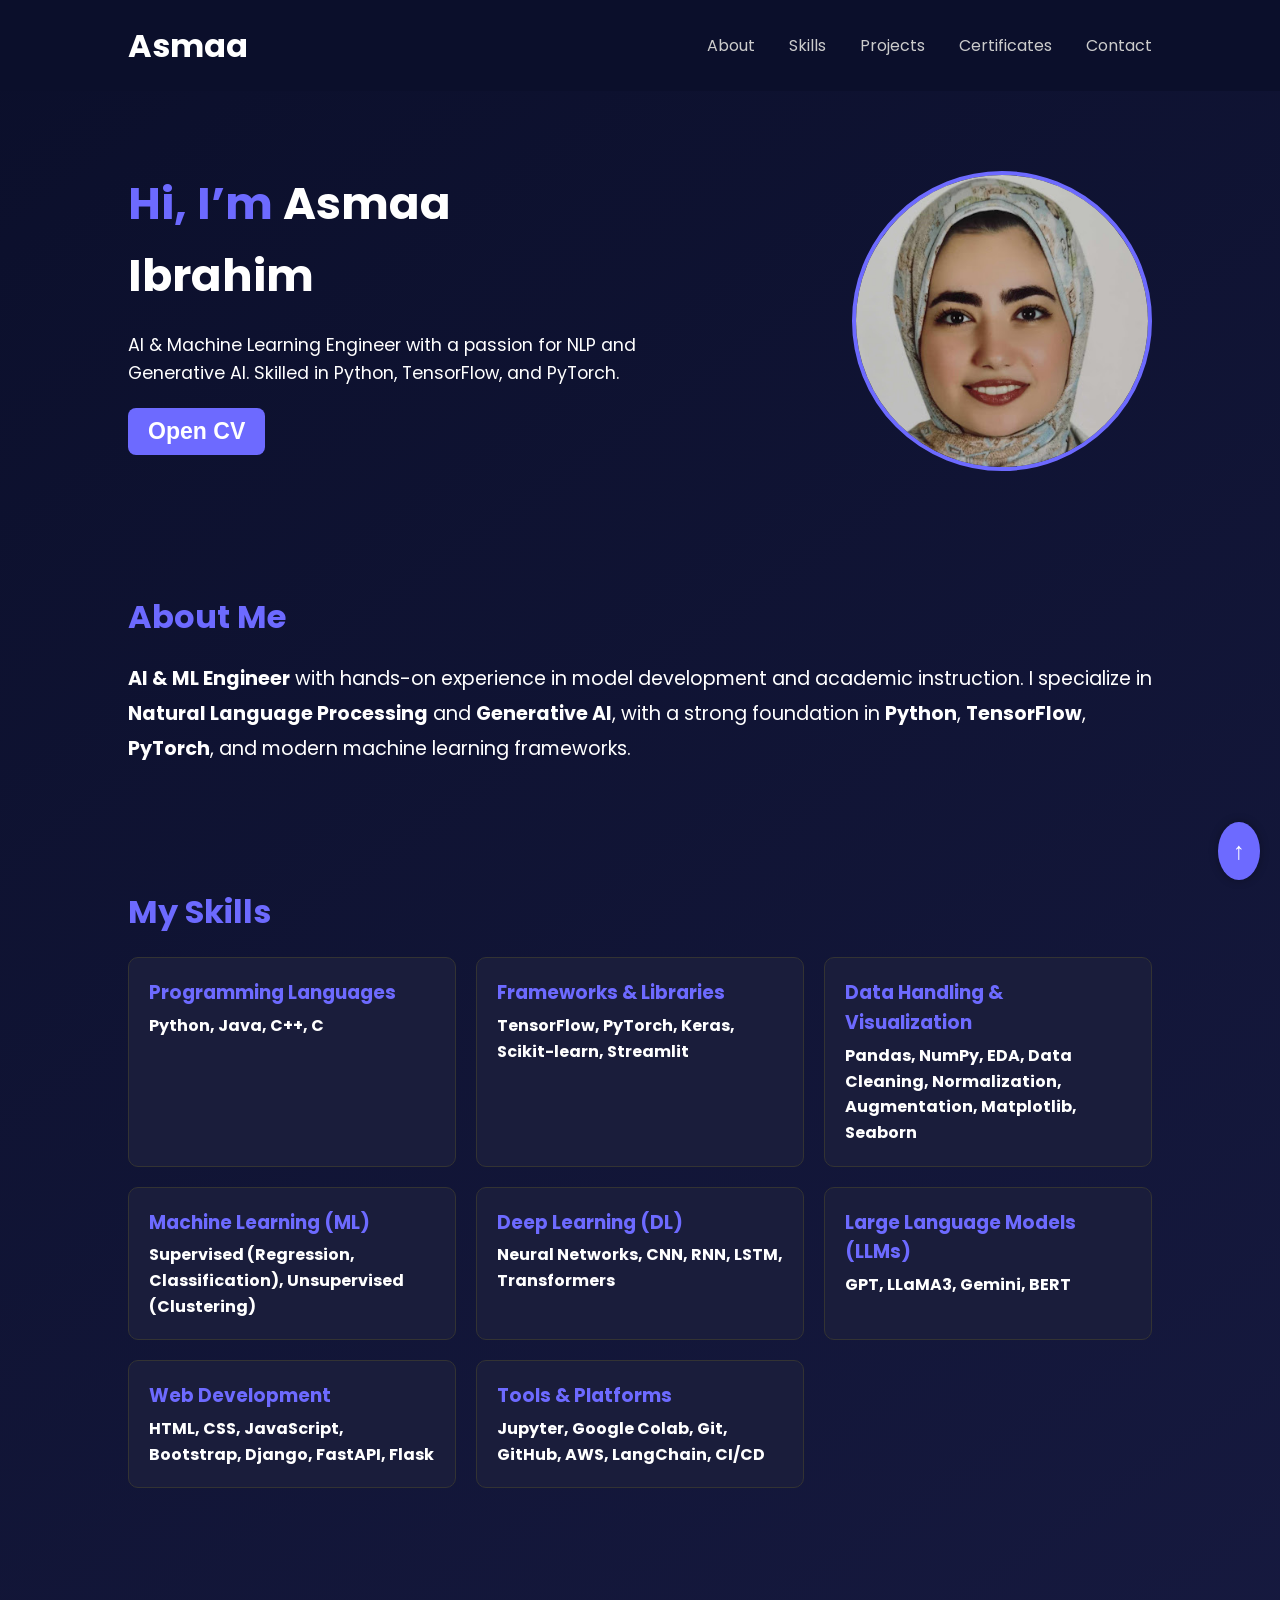
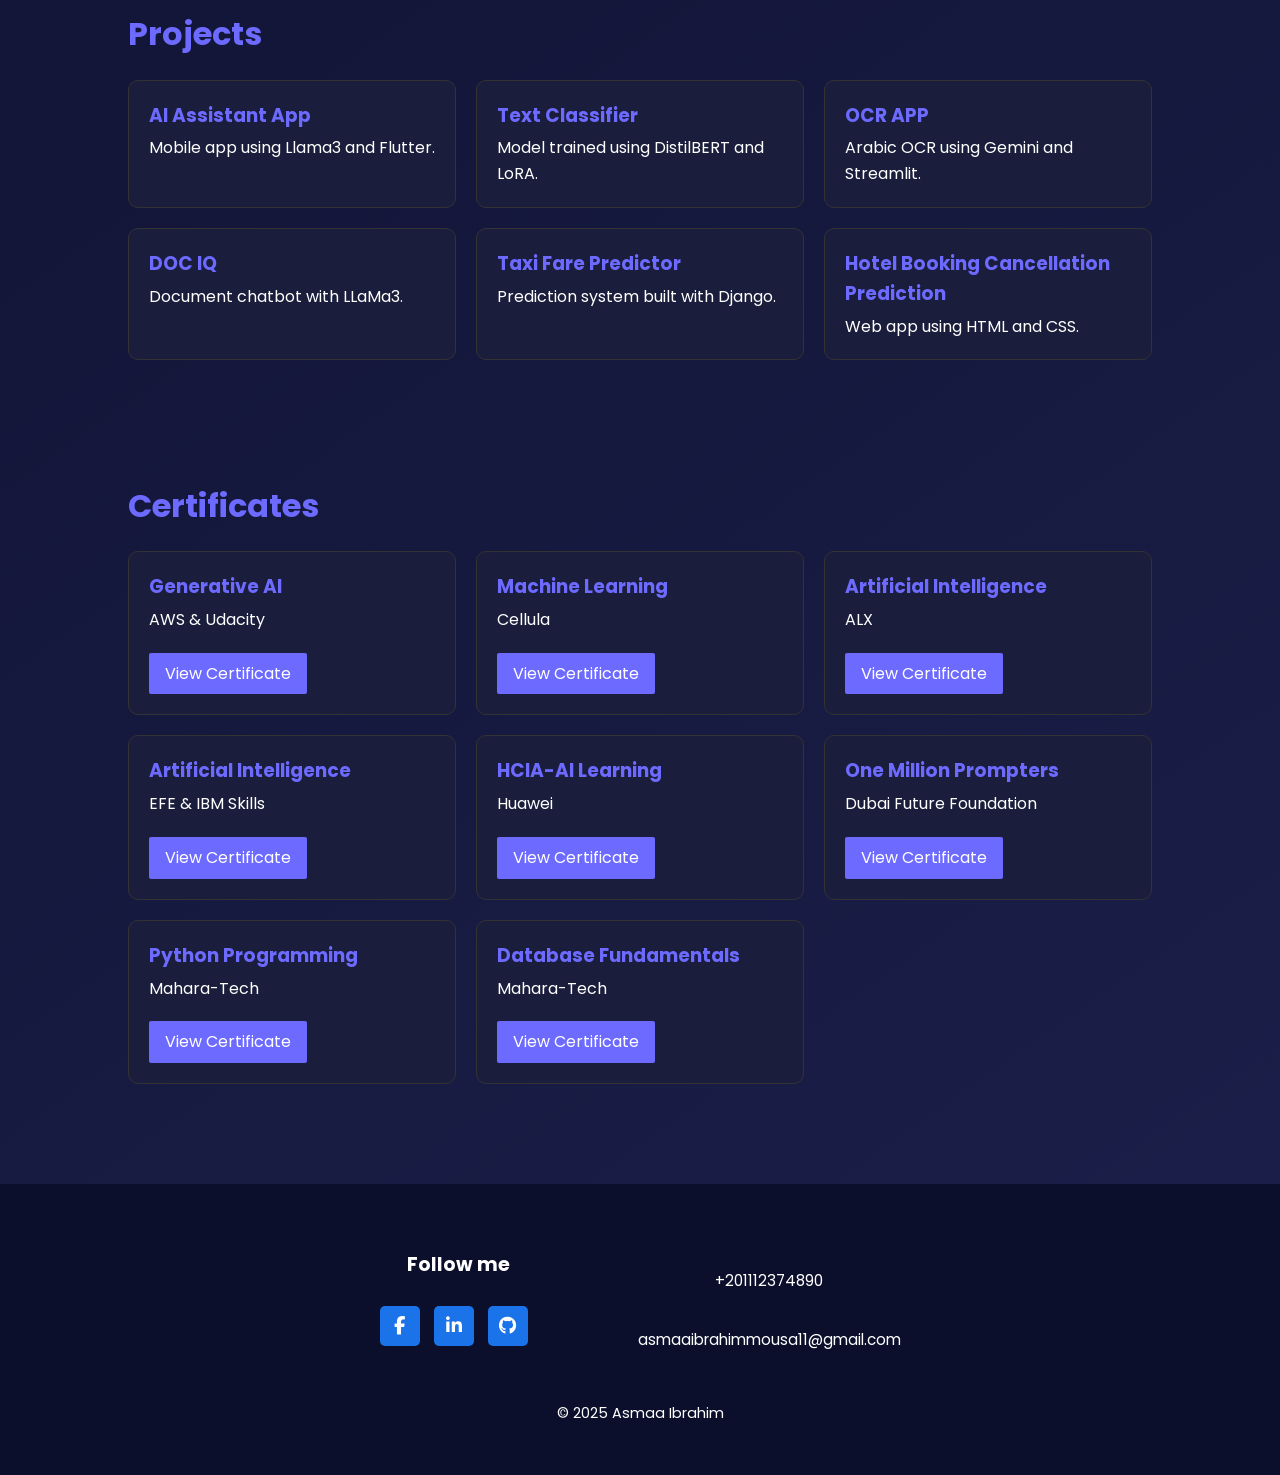
==== index.html @ 9052613b "rename Portfolio.html to index.html" ====
<!-- Document Type Declaration: It is used to tell the browser that this file is written in HTML5 -->
<!DOCTYPE html>
<!-- Language Declaration: It is used to tell the browser that this file is written in English -->
<html lang="en">

<!-- Head section starts -->
<head>
  <!-- Character encoding for the document -->
  <meta charset="UTF-8" />
  <!-- Responsive design for all devices -->
  <meta name="viewport" content="width=device-width, initial-scale=1.0" />
  <!-- Title of the webpage shown in browser tab -->
  <title>Asmaa Ibrahim </title>
  <!-- Google Fonts preconnect for better performance -->
  <link rel="preconnect" href="https://fonts.googleapis.com">
  <!-- Importing Poppins font from Google Fonts -->
  <link href="https://fonts.googleapis.com/css2?family=Poppins:wght@300;400;600&display=swap" rel="stylesheet">
  <!-- Font Awesome for social icons -->
  <link rel="stylesheet" href="https://cdnjs.cloudflare.com/ajax/libs/font-awesome/6.4.0/css/all.min.css">
  <style>
    * {
      margin: 0;
      padding: 0;
      box-sizing: border-box;
    }
    body {
      font-family: 'Poppins', sans-serif;
      background: linear-gradient(145deg, #0b0f2b, #1c1f4a);
      color: #fff;
      line-height: 1.6;
    }
    header {
      display: flex;
      justify-content: space-between;
      align-items: center;
      padding: 20px 10%;
      background: #0b0f2b;
    }
    nav a {
      margin-left: 30px;
      text-decoration: none;
      color: #ccc;
      transition: 0.3s;
    }
    nav a:hover {
      color: #fff;
    }
    .hero {
      padding: 60px 10%;
      display: flex;
      flex-direction: row;
      align-items: center;
      justify-content: space-between;
      flex-wrap: wrap;
    }
    .hero-text {
      max-width: 50%;
    }
    .hero-text h1 {
      font-size: 2.8rem;
      color: #6d6aff;
    }
    .hero-text p {
      margin: 20px 0;
      font-size: 1.1rem;
    }
    .hero-buttons button {
      margin-right: 15px;
      padding: 10px 20px;
      background: #6d6aff;
      border: none;
      color: white;
      border-radius: 8px;
      cursor: pointer;
      font-weight: bold;
      font-size: larger;
      transition: background 0.3s ease;

    }
    .hero-buttons button a {
        text-decoration: none;
        color: white;
        font-size: larger;

    }
    .hero-buttons button:hover {
      background: #4a49c4;
    }
    .hero img {
      width: 300px;
      border-radius: 50%;
      border: 4px solid #6d6aff;
      max-width: 90%;
      margin-top: 20px;
      
    }
    section {
      padding: 60px 10%;
    }
    #about p {
        font-size: 1.2rem;
        line-height: 1.8;
    }
    h2 {
      margin-bottom: 20px;
      color: #6d6aff;
      font-size: 2rem;
    }
    .skills-grid, .certs-grid, .projects-grid {
      display: grid;
      grid-template-columns: repeat(auto-fit, minmax(250px, 1fr));
      gap: 20px;
    }
    .skill, .cert, .project {
      background: #1a1d3b;
      padding: 20px;
      border-radius: 10px;
      border: 1px solid #333;
    }
    .skill h3, .cert h3, .project h3 {
      color: #6d6aff;
      margin-bottom: 5px;
    }

    .cert p a {
      display: inline-block;
      margin-top: 10px;
      padding: 6px 12px;
      background: #6d6aff;
      color: white;
      border-radius: 6px;
      text-decoration: none;
      font-weight: bold;
    }
    .cert p {
      margin-bottom: 20px;
    }
    .cert p a:hover {
      background: #4a49c4;

    }
    .cert p a::before {
      content: "\f0c1";
      font-family: 'Font Awesome 6 Free';
      font-weight: 900;
      margin-right: 8px;
    }
    .view-btn {
      display: inline-block;
      padding: 0.5rem 1rem;
      background-color: #6d6aff;
      color: white;
      text-decoration: none;
      border-radius: 2px;
      transition: background-color 0.3s ease;
    }
    .footer {
      background-color: #0b0f2b;
      color: #fff;
      padding: 50px 10%;
      font-family: 'Poppins', sans-serif;
      text-align: center;
      font-size: 0.9rem;
      line-height: 1.6;
      margin-top: 40px;
      margin-bottom: 0px;
    }

    .footer-container {
      display: flex;
      flex-wrap: nowrap;
      justify-content: center;
      align-items: center;
      gap: 100px;
      margin-bottom: 40px;
    }

    .footer-column {
      text-align: center ;
    }

    .footer-column p {
      margin-top: 35px;
      margin-bottom: 10px;
      font-size: 0.95rem;
    }

    .footer-column h3 {
      margin-bottom: 15px;
      font-size: 1.2rem;
    }


    .footer-column a {
      margin-top: 10px; ;  
      color: #ccc;
      text-decoration: none;
      transition: color 0.3s;
    }
    .footer-column a:hover {
      color: #fff;
    }
    .social-icons a {
      display: inline-block;
      width: 40px;
      height: 40px;
      margin-right: 10px;
      background-color: #1a73e8;
      color: white;
      border-radius: 5px;
      text-align: center;
      line-height: 40px;
      font-size: 18px;
      transition: background-color 0.3s;
    }
    .social-icons a:hover {
      background-color: #0f5dc2;
    }
    /* Back to top button */
    .back-to-top {
      position: fixed;
      bottom: 20px;
      right: 20px;
      background: #6d6aff;
      color: white;
      padding: 10px 15px;
      border-radius: 50%;
      font-weight: bold;
      font-size: 24px;
      text-decoration: none;
      box-shadow: 0 0 10px rgba(0,0,0,0.3);
      transition: background 0.3s;
    }
    .back-to-top:hover {
      background: #4a49c4;
    }
  </style>

</head>

<body>
  <!-- Navigation Header -->
  <header>
    <h1>Asmaa</h1> <!-- Website logo or name -->
    <nav> <!-- Navigation menu links -->
      <a href="#about">About</a>
      <a href="#skills">Skills</a>
      <a href="#projects">Projects</a>
      <a href="#certs">Certificates</a>
      <a href="#contact">Contact</a>
    </nav>
  </header>

  <!-- Hero Section (Introduction) -->
  <section class="hero">
    <div class="hero-text">
      <h1>Hi, I’m <span style="color:white">Asmaa Ibrahim</span></h1> 
      <p>AI & Machine Learning Engineer with a passion for NLP and Generative AI. Skilled in Python, TensorFlow, and PyTorch.</p> 
      <div class="hero-buttons">
        <button>
          <a href="https://drive.google.com/drive/folders/1LrP1N-2ANtj9h9avjNYaRDLHd_1yfBj0", target="_blank">Open CV</a>
        </button>
      </div>
    </div>
    <img src="AsmaaIbrahim.jpg" alt="Asmaa Photo" /> 
  </section>

  <!-- About Me Section -->
  <section id="about">
    <h2>About Me</h2>
    <p>
    <strong>AI & ML Engineer</strong> with hands-on experience in model development and academic instruction.
    I specialize in <strong>Natural Language Processing</strong> and <strong>Generative AI</strong>, 
    with a strong foundation in <strong>Python</strong>, <strong>TensorFlow</strong>, 
    <strong>PyTorch</strong>, and modern machine learning frameworks.
    </p>

  </section>

  <!-- Skills Section -->
  <section id="skills">
    <h2>My Skills</h2>
    <div class="skills-grid">
      <div class="skill"><h3>Programming Languages</h3><h4>Python, Java, C++, C</h4></div>
      <div class="skill"><h3>Frameworks & Libraries</h3><h4>TensorFlow, PyTorch, Keras, Scikit-learn, Streamlit</h4></div>
      <div class="skill"><h3>Data Handling & Visualization</h3><h4>Pandas, NumPy, EDA, Data Cleaning, Normalization, Augmentation, Matplotlib, Seaborn</h4></div>
      <div class="skill"><h3>Machine Learning (ML)</h3><h4>Supervised (Regression, Classification), Unsupervised (Clustering)</h4></div>
      <div class="skill"><h3>Deep Learning (DL)</h3><h4>Neural Networks, CNN, RNN, LSTM, Transformers</h4></div>
      <div class="skill"><h3>Large Language Models (LLMs)</h3><h4>GPT, LLaMA3, Gemini, BERT</h4></div>
      <div class="skill"><h3>Web Development</h3><h4>HTML, CSS, JavaScript, Bootstrap, Django, FastAPI, Flask</h4></div>
      <div class="skill"><h3>Tools & Platforms</h3><h4>Jupyter, Google Colab, Git, GitHub, AWS, LangChain, CI/CD</h4></div>
    </div>
  </section>

  <!-- Projects Section -->
  <section id="projects">
    <h2>Projects</h2>
    <div class="projects-grid">
      <div class="project"><h3>AI Assistant App</h3><p>Mobile app using Llama3 and Flutter.</p></div>
      <div class="project"><h3>Text Classifier</h3><p>Model trained using DistilBERT and LoRA.</p></div>
      <div class="project"><h3>OCR APP</h3><p>Arabic OCR using Gemini and Streamlit.</p></div>
      <div class="project"><h3>DOC IQ</h3><p>Document chatbot with LLaMa3.</p></div>
      <div class="project"><h3>Taxi Fare Predictor</h3><p>Prediction system built with Django.</p></div>
      <div class="project"><h3>Hotel Booking Cancellation Prediction</h3><p>Web app using HTML and CSS.</p></div>
    </div>
  </section>

  <!-- Certificates Section -->
  <section id="certs">
    <h2>Certificates</h2>
    <div class="certs-grid">
      <div class="cert"><h3>Generative AI</h3><p>AWS & Udacity</p><a href="https://drive.google.com/drive/folders/1aDpNcCIlnSTaAZDVXK_WUoTXLs_8Tj-w?usp=drive_link" target="_blank" class="view-btn">View Certificate</a></div>
      <div class="cert"><h3>Machine Learning</h3><p>Cellula</p><a href="https://drive.google.com/drive/folders/1-wICCG2q8OkjnFwfVzSJygQFTnyKhQfs?usp=drive_link" target="_blank" class="view-btn">View Certificate</a></div>
      <div class="cert"><h3>Artificial Intelligence</h3><p>ALX</p><a href="https://drive.google.com/drive/folders/1OCTzxrmwLjoRoqRmfVUDvgCeJ-KnqDPJ?usp=drive_link" target="_blank" class="view-btn">View Certificate</a></div>
      <div class="cert"><h3>Artificial Intelligence</h3><p>EFE & IBM Skills</p><a href="https://drive.google.com/drive/folders/1Gx76PwfOnq_t_9oGViyKizZmZuoEM00-?usp=drive_link" target="_blank" class="view-btn">View Certificate</a></div>
      <div class="cert"><h3>HCIA-AI Learning</h3><p>Huawei</p><a href="https://drive.google.com/drive/folders/1qfgoY2rX1bRsjzdv2CytW30auwT0JRrS?usp=drive_link" target="_blank" class="view-btn">View Certificate</a></div>
      <div class="cert"><h3>One Million Prompters</h3><p>Dubai Future Foundation</p><a href="https://drive.google.com/drive/folders/1L5bAnHUSXnvF0AiyZimfTumVGu-6VldH?usp=drive_link" target="_blank" class="view-btn">View Certificate</a></div>
      <div class="cert"><h3>Python Programming</h3><p>Mahara-Tech</p><a href="https://drive.google.com/drive/folders/1l8E7WPuppG-MZB5MgzS0dF39xi12UvPB?usp=drive_link" target="_blank" class="view-btn">View Certificate</a></div>
      <div class="cert"><h3>Database Fundamentals</h3><p>Mahara-Tech</p><a href="https://drive.google.com/drive/folders/1boWMkSgEKUvPX1KVYXe2vCU_giELOqqY?usp=drive_link" target="_blank" class="view-btn">View Certificate</a></div>
    </div>
  </section>

  <!-- Footer Section -->
  <footer class="footer" id="contact">
    <div class="footer-container">
      <div class="footer-column">
        <h3>Follow me</h3>
        <div class="social-icons">
          <a href="https://www.facebook.com/asmaa.ibrahim.56884761", target="_blank"><i class="fab fa-facebook-f"></i></a>
          <a href="https://www.linkedin.com/in/asmaaibrahimmoussa" , target=_blank><i class="fab fa-linkedin-in"></i></a>
          <a href="https://github.com/AsmaaIbrahimMoussa?tab=repositories" , target=_blank><i class="fab fa-github"></i></a>
        </div>
      </div>
      <!-- Contact Info -->
      <div class="footer-column">
        <p>+201112374890</p>
        <p>asmaaibrahimmousa11@gmail.com</p>
      </div>
    </div>
    <!-- Copyright -->
    <div class="copyright">
      <p>© 2025 Asmaa Ibrahim</p>
    </div>
    <!-- Back to top button -->
    <a href="#top" class="back-to-top">↑</a>
  </footer>
</body>
</html>
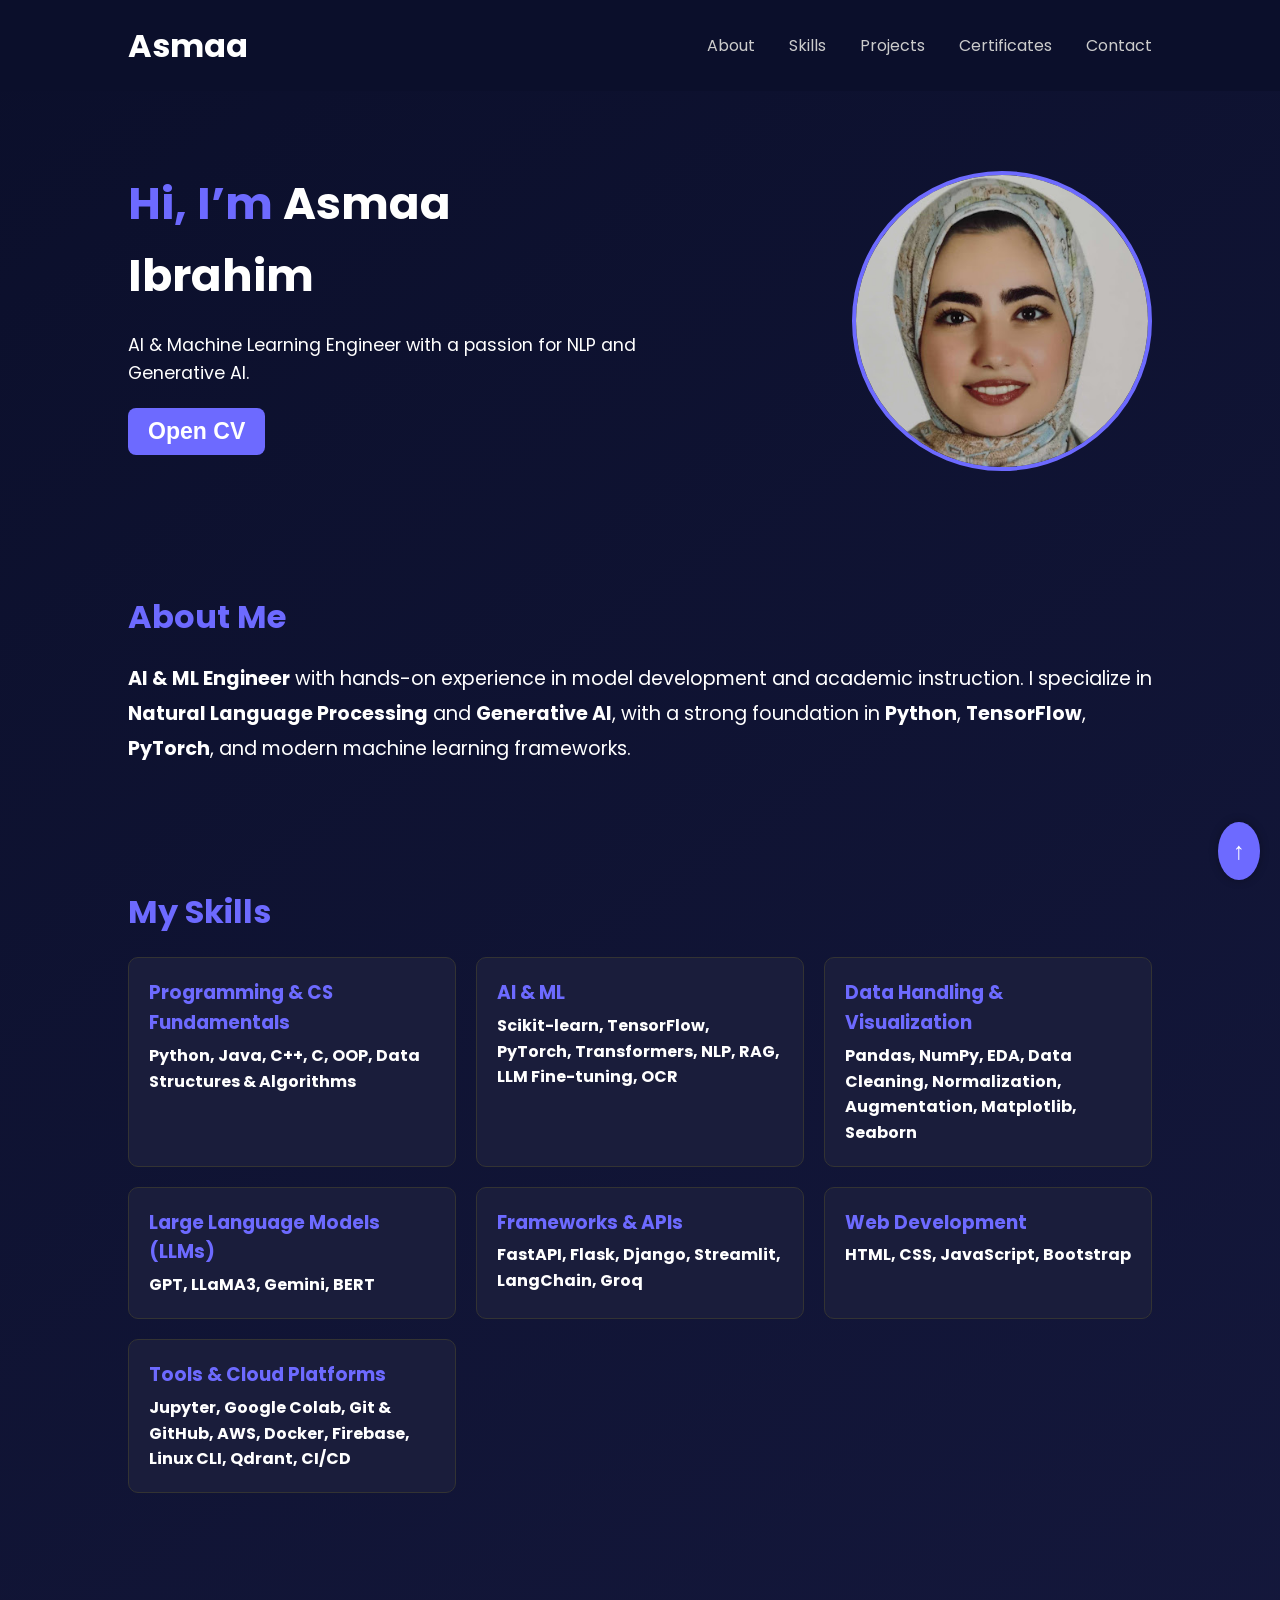
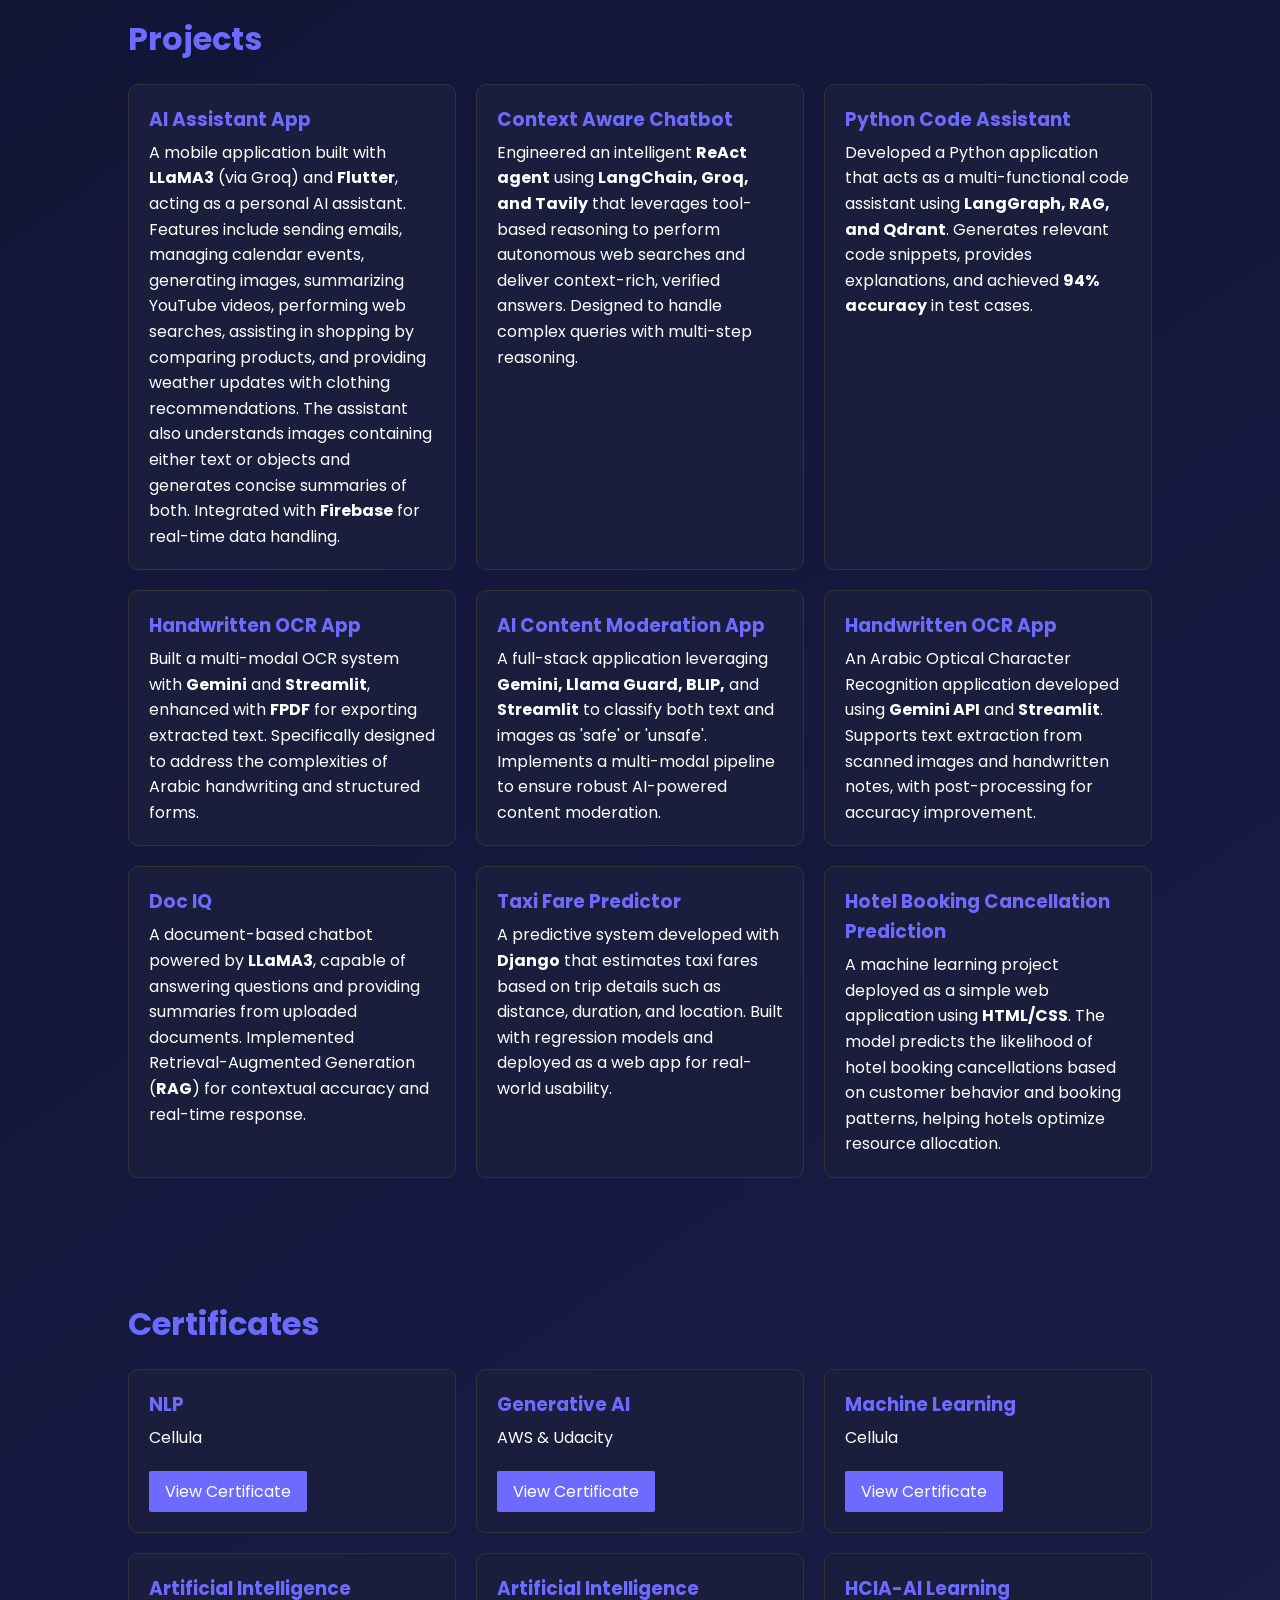
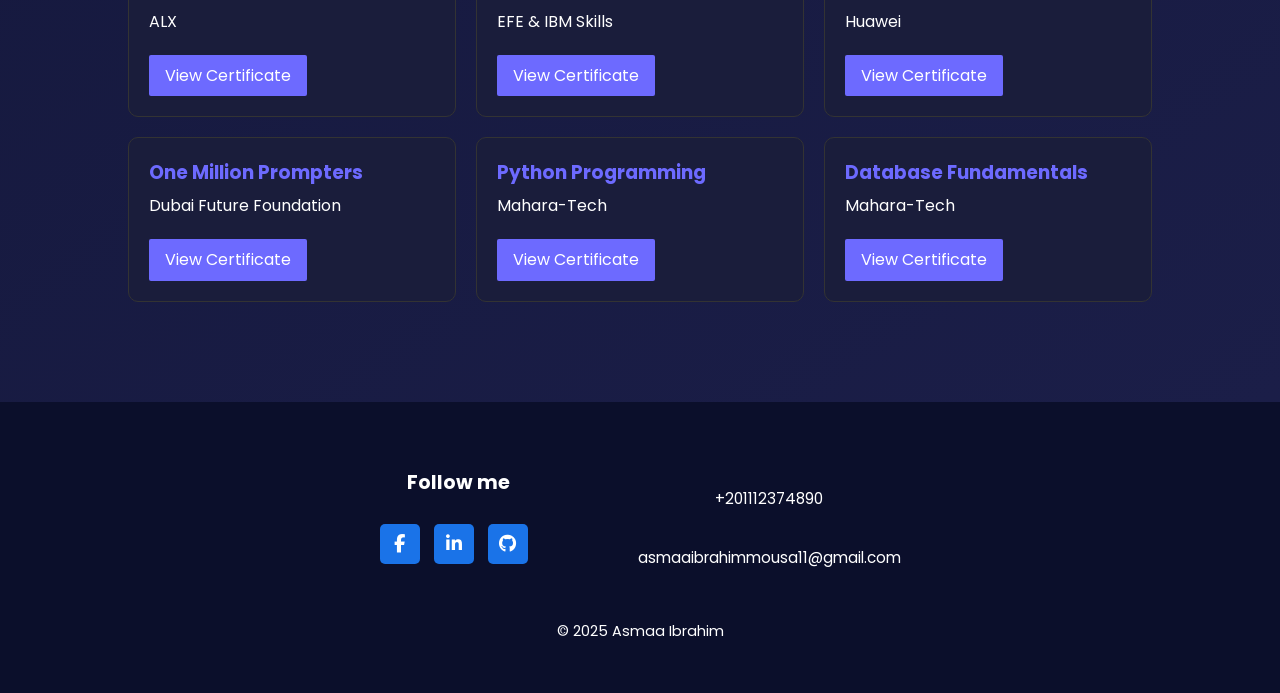
==== commit 61529fd8: "Rename main HTML file to index.html for GitHub Pages" ====
--- a/index.html
+++ b/index.html
@@ -255,7 +255,7 @@
   <section class="hero">
     <div class="hero-text">
       <h1>Hi, I’m <span style="color:white">Asmaa Ibrahim</span></h1> 
-      <p>AI & Machine Learning Engineer with a passion for NLP and Generative AI. Skilled in Python, TensorFlow, and PyTorch.</p> 
+      <p>AI & Machine Learning Engineer with a passion for NLP and Generative AI.</p> 
       <div class="hero-buttons">
         <button>
           <a href="https://drive.google.com/drive/folders/1LrP1N-2ANtj9h9avjNYaRDLHd_1yfBj0", target="_blank">Open CV</a>
@@ -281,34 +281,133 @@
   <section id="skills">
     <h2>My Skills</h2>
     <div class="skills-grid">
-      <div class="skill"><h3>Programming Languages</h3><h4>Python, Java, C++, C</h4></div>
-      <div class="skill"><h3>Frameworks & Libraries</h3><h4>TensorFlow, PyTorch, Keras, Scikit-learn, Streamlit</h4></div>
-      <div class="skill"><h3>Data Handling & Visualization</h3><h4>Pandas, NumPy, EDA, Data Cleaning, Normalization, Augmentation, Matplotlib, Seaborn</h4></div>
-      <div class="skill"><h3>Machine Learning (ML)</h3><h4>Supervised (Regression, Classification), Unsupervised (Clustering)</h4></div>
-      <div class="skill"><h3>Deep Learning (DL)</h3><h4>Neural Networks, CNN, RNN, LSTM, Transformers</h4></div>
-      <div class="skill"><h3>Large Language Models (LLMs)</h3><h4>GPT, LLaMA3, Gemini, BERT</h4></div>
-      <div class="skill"><h3>Web Development</h3><h4>HTML, CSS, JavaScript, Bootstrap, Django, FastAPI, Flask</h4></div>
-      <div class="skill"><h3>Tools & Platforms</h3><h4>Jupyter, Google Colab, Git, GitHub, AWS, LangChain, CI/CD</h4></div>
+
+      <div class="skill">
+        <h3>Programming & CS Fundamentals</h3>
+        <h4>Python, Java, C++, C, OOP, Data Structures & Algorithms</h4>
+      </div>
+
+      <div class="skill">
+        <h3>AI & ML</h3>
+        <h4>Scikit-learn, TensorFlow, PyTorch, Transformers, NLP, RAG, LLM Fine-tuning, OCR</h4>
+      </div>
+
+      <div class="skill">
+        <h3>Data Handling & Visualization</h3>
+        <h4>Pandas, NumPy, EDA, Data Cleaning, Normalization, Augmentation, Matplotlib, Seaborn</h4>
+      </div>
+
+      <div class="skill">
+        <h3>Large Language Models (LLMs)</h3>
+        <h4>GPT, LLaMA3, Gemini, BERT</h4>
+      </div>
+
+      <div class="skill">
+        <h3>Frameworks & APIs</h3>
+        <h4>FastAPI, Flask, Django, Streamlit, LangChain, Groq</h4>
+      </div>
+
+      <div class="skill">
+        <h3>Web Development</h3>
+        <h4>HTML, CSS, JavaScript, Bootstrap</h4>
+      </div>
+
+      <div class="skill">
+        <h3>Tools & Cloud Platforms</h3>
+        <h4>Jupyter, Google Colab, Git & GitHub, AWS, Docker, Firebase, Linux CLI, Qdrant, CI/CD</h4>
+      </div>
+
     </div>
   </section>
 
-  <!-- Projects Section -->
-  <section id="projects">
-    <h2>Projects</h2>
-    <div class="projects-grid">
-      <div class="project"><h3>AI Assistant App</h3><p>Mobile app using Llama3 and Flutter.</p></div>
-      <div class="project"><h3>Text Classifier</h3><p>Model trained using DistilBERT and LoRA.</p></div>
-      <div class="project"><h3>OCR APP</h3><p>Arabic OCR using Gemini and Streamlit.</p></div>
-      <div class="project"><h3>DOC IQ</h3><p>Document chatbot with LLaMa3.</p></div>
-      <div class="project"><h3>Taxi Fare Predictor</h3><p>Prediction system built with Django.</p></div>
-      <div class="project"><h3>Hotel Booking Cancellation Prediction</h3><p>Web app using HTML and CSS.</p></div>
-    </div>
-  </section>
+<!-- Projects Section -->
+<section id="projects">
+  <h2>Projects</h2>
+  <div class="projects-grid">
+
+    <div class="project">
+      <h3>AI Assistant App</h3>
+      <p>
+        A mobile application built with <strong>LLaMA3</strong> (via Groq) and <strong>Flutter</strong>, acting as a personal AI assistant. 
+        Features include sending emails, managing calendar events, generating images, summarizing YouTube videos,
+        performing web searches, assisting in shopping by comparing products, and providing weather updates with clothing recommendations. 
+        The assistant also understands images containing either text or objects and generates concise summaries of both. 
+        Integrated with <strong>Firebase</strong> for real-time data handling.
+      </p>
+    </div>
+
+    <div class="project">
+      <h3>Context Aware Chatbot</h3>
+      <p>
+        Engineered an intelligent <strong>ReAct agent</strong> using <strong>LangChain, Groq, and Tavily</strong> that leverages tool-based reasoning to perform autonomous web searches 
+        and deliver context-rich, verified answers. Designed to handle complex queries with multi-step reasoning.
+      </p>
+    </div>
+
+    <div class="project">
+      <h3>Python Code Assistant</h3>
+      <p>
+        Developed a Python application that acts as a multi-functional code assistant using <strong>LangGraph, RAG, and Qdrant</strong>. 
+        Generates relevant code snippets, provides explanations, and achieved <strong>94% accuracy</strong> in test cases.
+      </p>
+    </div>
+
+    <div class="project">
+      <h3>Handwritten OCR App</h3>
+      <p>
+        Built a multi-modal OCR system with <strong>Gemini</strong> and <strong>Streamlit</strong>, enhanced with <strong>FPDF</strong> for exporting extracted text. 
+        Specifically designed to address the complexities of Arabic handwriting and structured forms.
+      </p>
+    </div>
+
+    <div class="project">
+      <h3>AI Content Moderation App</h3>
+      <p>
+        A full-stack application leveraging <strong>Gemini, Llama Guard, BLIP,</strong> and <strong>Streamlit</strong> to classify both text and images as 'safe' or 'unsafe'. 
+        Implements a multi-modal pipeline to ensure robust AI-powered content moderation.
+      </p>
+    </div>
+    <div class="project">
+      <h3>Handwritten OCR App</h3>
+      <p>
+        An Arabic Optical Character Recognition application developed using <strong>Gemini API</strong> and <strong>Streamlit</strong>. 
+        Supports text extraction from scanned images and handwritten notes, with post-processing for accuracy improvement.
+      </p>
+    </div>
+
+    <div class="project">
+      <h3>Doc IQ</h3>
+      <p>
+        A document-based chatbot powered by <strong>LLaMA3</strong>, capable of answering questions and providing summaries from uploaded documents. 
+        Implemented Retrieval-Augmented Generation (<strong>RAG</strong>) for contextual accuracy and real-time response.
+      </p>
+    </div>
+
+    <div class="project">
+      <h3>Taxi Fare Predictor</h3>
+      <p>
+        A predictive system developed with <strong>Django</strong> that estimates taxi fares based on trip details such as distance, duration, and location. 
+        Built with regression models and deployed as a web app for real-world usability.
+      </p>
+    </div>
+
+    <div class="project">
+      <h3>Hotel Booking Cancellation Prediction</h3>
+      <p>
+        A machine learning project deployed as a simple web application using <strong>HTML/CSS</strong>. 
+        The model predicts the likelihood of hotel booking cancellations based on customer behavior and booking patterns, 
+        helping hotels optimize resource allocation.
+      </p>
+    </div>
+  </div>
+</section>
+
 
   <!-- Certificates Section -->
   <section id="certs">
     <h2>Certificates</h2>
     <div class="certs-grid">
+      <div class="cert"><h3>NLP</h3><p>Cellula</p><a href="https://drive.google.com/file/d/1cmEBspqW6d7-8tE0Be1CpOVketMD8SrH/view?usp=drive_link" target="_blank" class="view-btn">View Certificate</a></div>
       <div class="cert"><h3>Generative AI</h3><p>AWS & Udacity</p><a href="https://drive.google.com/drive/folders/1aDpNcCIlnSTaAZDVXK_WUoTXLs_8Tj-w?usp=drive_link" target="_blank" class="view-btn">View Certificate</a></div>
       <div class="cert"><h3>Machine Learning</h3><p>Cellula</p><a href="https://drive.google.com/drive/folders/1-wICCG2q8OkjnFwfVzSJygQFTnyKhQfs?usp=drive_link" target="_blank" class="view-btn">View Certificate</a></div>
       <div class="cert"><h3>Artificial Intelligence</h3><p>ALX</p><a href="https://drive.google.com/drive/folders/1OCTzxrmwLjoRoqRmfVUDvgCeJ-KnqDPJ?usp=drive_link" target="_blank" class="view-btn">View Certificate</a></div>
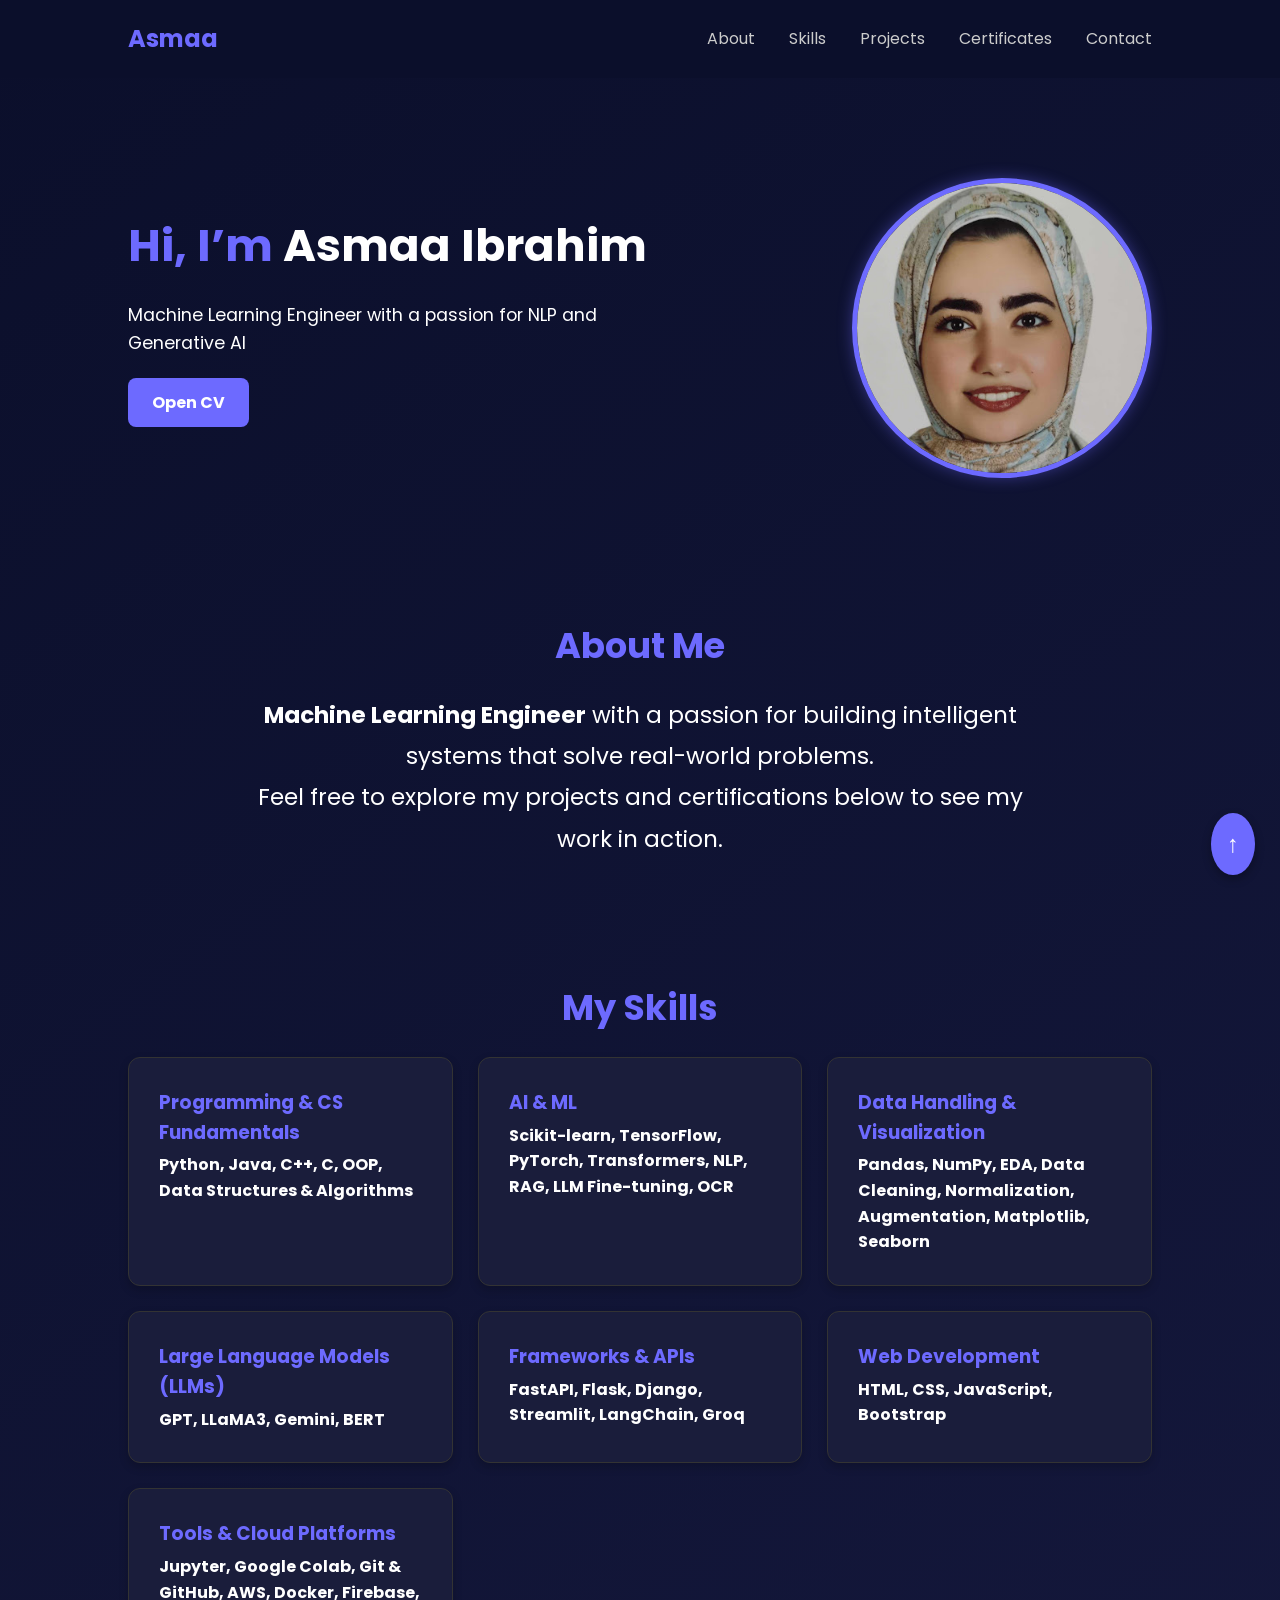
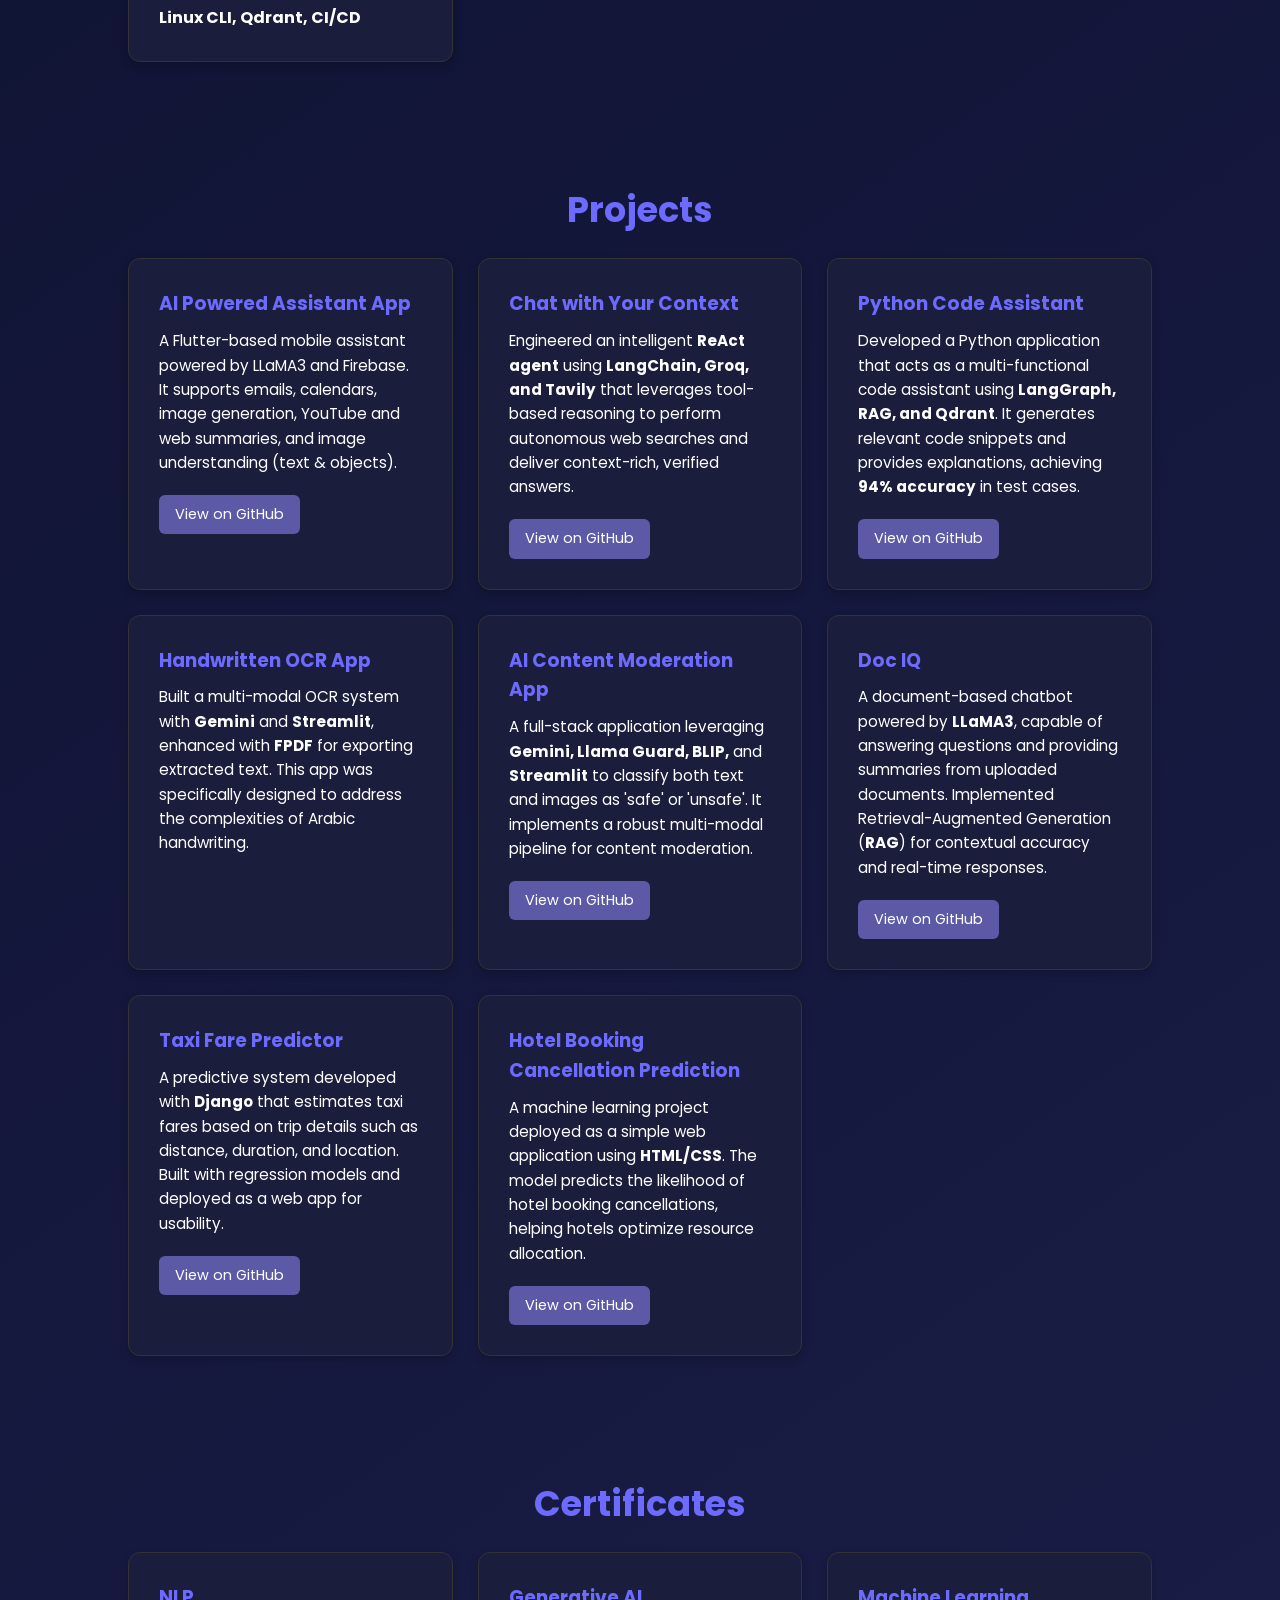
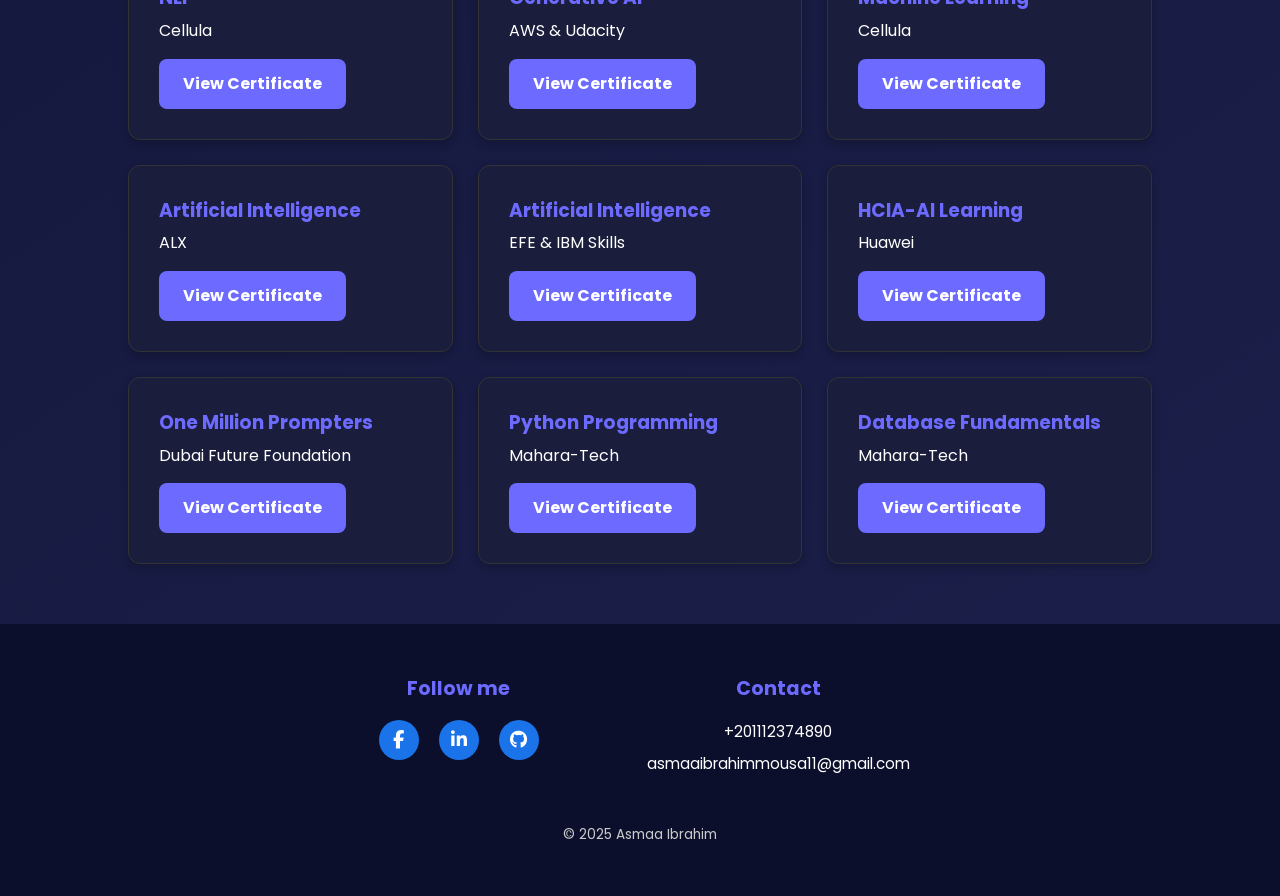
==== commit 2a6e3d5a: "Updated design, projects and skils" ====
--- a/index.html
+++ b/index.html
@@ -1,447 +1,178 @@
-<!-- Document Type Declaration: It is used to tell the browser that this file is written in HTML5 -->
 <!DOCTYPE html>
-<!-- Language Declaration: It is used to tell the browser that this file is written in English -->
 <html lang="en">
-
-<!-- Head section starts -->
 <head>
-  <!-- Character encoding for the document -->
-  <meta charset="UTF-8" />
-  <!-- Responsive design for all devices -->
-  <meta name="viewport" content="width=device-width, initial-scale=1.0" />
-  <!-- Title of the webpage shown in browser tab -->
-  <title>Asmaa Ibrahim </title>
-  <!-- Google Fonts preconnect for better performance -->
-  <link rel="preconnect" href="https://fonts.googleapis.com">
-  <!-- Importing Poppins font from Google Fonts -->
-  <link href="https://fonts.googleapis.com/css2?family=Poppins:wght@300;400;600&display=swap" rel="stylesheet">
-  <!-- Font Awesome for social icons -->
-  <link rel="stylesheet" href="https://cdnjs.cloudflare.com/ajax/libs/font-awesome/6.4.0/css/all.min.css">
-  <style>
-    * {
-      margin: 0;
-      padding: 0;
-      box-sizing: border-box;
-    }
-    body {
-      font-family: 'Poppins', sans-serif;
-      background: linear-gradient(145deg, #0b0f2b, #1c1f4a);
-      color: #fff;
-      line-height: 1.6;
-    }
-    header {
-      display: flex;
-      justify-content: space-between;
-      align-items: center;
-      padding: 20px 10%;
-      background: #0b0f2b;
-    }
-    nav a {
-      margin-left: 30px;
-      text-decoration: none;
-      color: #ccc;
-      transition: 0.3s;
-    }
-    nav a:hover {
-      color: #fff;
-    }
-    .hero {
-      padding: 60px 10%;
-      display: flex;
-      flex-direction: row;
-      align-items: center;
-      justify-content: space-between;
-      flex-wrap: wrap;
-    }
-    .hero-text {
-      max-width: 50%;
-    }
-    .hero-text h1 {
-      font-size: 2.8rem;
-      color: #6d6aff;
-    }
-    .hero-text p {
-      margin: 20px 0;
-      font-size: 1.1rem;
-    }
-    .hero-buttons button {
-      margin-right: 15px;
-      padding: 10px 20px;
-      background: #6d6aff;
-      border: none;
-      color: white;
-      border-radius: 8px;
-      cursor: pointer;
-      font-weight: bold;
-      font-size: larger;
-      transition: background 0.3s ease;
-
-    }
-    .hero-buttons button a {
-        text-decoration: none;
-        color: white;
-        font-size: larger;
-
-    }
-    .hero-buttons button:hover {
-      background: #4a49c4;
-    }
-    .hero img {
-      width: 300px;
-      border-radius: 50%;
-      border: 4px solid #6d6aff;
-      max-width: 90%;
-      margin-top: 20px;
-      
-    }
-    section {
-      padding: 60px 10%;
-    }
-    #about p {
-        font-size: 1.2rem;
-        line-height: 1.8;
-    }
-    h2 {
-      margin-bottom: 20px;
-      color: #6d6aff;
-      font-size: 2rem;
-    }
-    .skills-grid, .certs-grid, .projects-grid {
-      display: grid;
-      grid-template-columns: repeat(auto-fit, minmax(250px, 1fr));
-      gap: 20px;
-    }
-    .skill, .cert, .project {
-      background: #1a1d3b;
-      padding: 20px;
-      border-radius: 10px;
-      border: 1px solid #333;
-    }
-    .skill h3, .cert h3, .project h3 {
-      color: #6d6aff;
-      margin-bottom: 5px;
-    }
-
-    .cert p a {
-      display: inline-block;
-      margin-top: 10px;
-      padding: 6px 12px;
-      background: #6d6aff;
-      color: white;
-      border-radius: 6px;
-      text-decoration: none;
-      font-weight: bold;
-    }
-    .cert p {
-      margin-bottom: 20px;
-    }
-    .cert p a:hover {
-      background: #4a49c4;
-
-    }
-    .cert p a::before {
-      content: "\f0c1";
-      font-family: 'Font Awesome 6 Free';
-      font-weight: 900;
-      margin-right: 8px;
-    }
-    .view-btn {
-      display: inline-block;
-      padding: 0.5rem 1rem;
-      background-color: #6d6aff;
-      color: white;
-      text-decoration: none;
-      border-radius: 2px;
-      transition: background-color 0.3s ease;
-    }
-    .footer {
-      background-color: #0b0f2b;
-      color: #fff;
-      padding: 50px 10%;
-      font-family: 'Poppins', sans-serif;
-      text-align: center;
-      font-size: 0.9rem;
-      line-height: 1.6;
-      margin-top: 40px;
-      margin-bottom: 0px;
-    }
-
-    .footer-container {
-      display: flex;
-      flex-wrap: nowrap;
-      justify-content: center;
-      align-items: center;
-      gap: 100px;
-      margin-bottom: 40px;
-    }
-
-    .footer-column {
-      text-align: center ;
-    }
-
-    .footer-column p {
-      margin-top: 35px;
-      margin-bottom: 10px;
-      font-size: 0.95rem;
-    }
-
-    .footer-column h3 {
-      margin-bottom: 15px;
-      font-size: 1.2rem;
-    }
-
-
-    .footer-column a {
-      margin-top: 10px; ;  
-      color: #ccc;
-      text-decoration: none;
-      transition: color 0.3s;
-    }
-    .footer-column a:hover {
-      color: #fff;
-    }
-    .social-icons a {
-      display: inline-block;
-      width: 40px;
-      height: 40px;
-      margin-right: 10px;
-      background-color: #1a73e8;
-      color: white;
-      border-radius: 5px;
-      text-align: center;
-      line-height: 40px;
-      font-size: 18px;
-      transition: background-color 0.3s;
-    }
-    .social-icons a:hover {
-      background-color: #0f5dc2;
-    }
-    /* Back to top button */
-    .back-to-top {
-      position: fixed;
-      bottom: 20px;
-      right: 20px;
-      background: #6d6aff;
-      color: white;
-      padding: 10px 15px;
-      border-radius: 50%;
-      font-weight: bold;
-      font-size: 24px;
-      text-decoration: none;
-      box-shadow: 0 0 10px rgba(0,0,0,0.3);
-      transition: background 0.3s;
-    }
-    .back-to-top:hover {
-      background: #4a49c4;
-    }
-  </style>
-
+    <meta charset="UTF-8" />
+    <meta name="viewport" content="width=device-width, initial-scale=1.0" />
+    <title>Asmaa Ibrahim | AI & ML Engineer</title>
+    <link rel="preconnect" href="https://fonts.googleapis.com">
+    <link rel="preconnect" href="https://fonts.gstatic.com" crossorigin>
+    <link href="https://fonts.googleapis.com/css2?family=Poppins:wght@300;400;600&display=swap" rel="stylesheet">
+    <link rel="stylesheet" href="https://cdnjs.cloudflare.com/ajax/libs/font-awesome/6.4.0/css/all.min.css">
+    <link rel="stylesheet" href="style.css">
 </head>
 
 <body>
-  <!-- Navigation Header -->
-  <header>
-    <h1>Asmaa</h1> <!-- Website logo or name -->
-    <nav> <!-- Navigation menu links -->
-      <a href="#about">About</a>
-      <a href="#skills">Skills</a>
-      <a href="#projects">Projects</a>
-      <a href="#certs">Certificates</a>
-      <a href="#contact">Contact</a>
-    </nav>
-  </header>
+    <header>
+        <a href="#hero" class="logo">Asmaa</a>
+        <nav>
+            <a href="#about">About</a>
+            <a href="#skills">Skills</a>
+            <a href="#projects">Projects</a>
+            <a href="#certs">Certificates</a>
+            <a href="#contact">Contact</a>
+        </nav>
+    </header>
 
-  <!-- Hero Section (Introduction) -->
-  <section class="hero">
-    <div class="hero-text">
-      <h1>Hi, I’m <span style="color:white">Asmaa Ibrahim</span></h1> 
-      <p>AI & Machine Learning Engineer with a passion for NLP and Generative AI.</p> 
-      <div class="hero-buttons">
-        <button>
-          <a href="https://drive.google.com/drive/folders/1LrP1N-2ANtj9h9avjNYaRDLHd_1yfBj0", target="_blank">Open CV</a>
-        </button>
-      </div>
-    </div>
-    <img src="AsmaaIbrahim.jpg" alt="Asmaa Photo" /> 
-  </section>
+    <section class="hero" id="hero">
+        <div class="hero-text">
+            <h1>Hi, I’m <span style="color:white">Asmaa Ibrahim</span></h1>
+            <p>Machine Learning Engineer with a passion for NLP and Generative AI</p>
+            <div class="hero-buttons">
+                <a href="https://drive.google.com/file/d/10SpV2cNnSeFa_IgKQ5ndZBgHvWikjUte/view?usp=drive_link" target="_blank" class="cta-button">Open CV</a>
+            </div>
+        </div>
+        <img src="AsmaaIbrahim.jpg" alt="Asmaa Ibrahim's photo" />
+    </section>
 
-  <!-- About Me Section -->
-  <section id="about">
-    <h2>About Me</h2>
-    <p>
-    <strong>AI & ML Engineer</strong> with hands-on experience in model development and academic instruction.
-    I specialize in <strong>Natural Language Processing</strong> and <strong>Generative AI</strong>, 
-    with a strong foundation in <strong>Python</strong>, <strong>TensorFlow</strong>, 
-    <strong>PyTorch</strong>, and modern machine learning frameworks.
-    </p>
+    <section id="about">
+        <h2>About Me</h2>
+        <p>
+           <strong>Machine Learning Engineer</strong> with a passion for building intelligent systems that solve real-world problems. <br>
+            Feel free to explore my projects and certifications below to see my work in action.
+        </p>
+    </section>
 
-  </section>
+    <section id="skills">
+        <h2>My Skills</h2>
+        <div class="skills-grid">
+            <div class="skill">
+                <h3>Programming & CS Fundamentals</h3>
+                <h4>Python, Java, C++, C, OOP, Data Structures & Algorithms</h4>
+            </div>
+            <div class="skill">
+                <h3>AI & ML</h3>
+                <h4>Scikit-learn, TensorFlow, PyTorch, Transformers, NLP, RAG, LLM Fine-tuning, OCR</h4>
+            </div>
+            <div class="skill">
+                <h3>Data Handling & Visualization</h3>
+                <h4>Pandas, NumPy, EDA, Data Cleaning, Normalization, Augmentation, Matplotlib, Seaborn</h4>
+            </div>
+            <div class="skill">
+                <h3>Large Language Models (LLMs)</h3>
+                <h4>GPT, LLaMA3, Gemini, BERT</h4>
+            </div>
+            <div class="skill">
+                <h3>Frameworks & APIs</h3>
+                <h4>FastAPI, Flask, Django, Streamlit, LangChain, Groq</h4>
+            </div>
+            <div class="skill">
+                <h3>Web Development</h3>
+                <h4>HTML, CSS, JavaScript, Bootstrap</h4>
+            </div>
+            <div class="skill">
+                <h3>Tools & Cloud Platforms</h3>
+                <h4>Jupyter, Google Colab, Git & GitHub, AWS, Docker, Firebase, Linux CLI, Qdrant, CI/CD</h4>
+            </div>
+        </div>
+    </section>
 
-  <!-- Skills Section -->
-  <section id="skills">
-    <h2>My Skills</h2>
-    <div class="skills-grid">
+    <section id="projects">
+        <h2>Projects</h2>
+        <div class="projects-grid">
+            <div class="project">
+                <h3>AI Powered Assistant App</h3>
+                <p>
+                    A Flutter-based mobile assistant powered by LLaMA3 and Firebase. 
+                    It supports emails, calendars, image generation, YouTube and web summaries, and image understanding (text & objects).
+                </p>
+                <a href="https://github.com/AsmaaIbrahimMoussa/AI-Powered-Personal-Assistant" class="project-link" target="_blank">View on GitHub</a>
+            </div>
+            <div class="project">
+                <h3>Chat with Your Context</h3>
+                <p>
+                    Engineered an intelligent <strong>ReAct agent</strong> using <strong>LangChain, Groq, and Tavily</strong> that leverages tool-based reasoning to perform autonomous web searches and deliver context-rich, verified answers.
+                </p>
+                <a href="https://github.com/AsmaaIbrahimMoussa/Chat-with-Your-Context" class="project-link" target="_blank">View on GitHub</a>
+            </div>
+            <div class="project">
+                <h3>Python Code Assistant</h3>
+                <p>
+                    Developed a Python application that acts as a multi-functional code assistant using <strong>LangGraph, RAG, and Qdrant</strong>. It generates relevant code snippets and provides explanations, achieving <strong>94% accuracy</strong> in test cases.
+                </p>
+                <a href="https://github.com/AsmaaIbrahimMoussa/Python-Code-Assistant" class="project-link" target="_blank">View on GitHub</a>
+            </div>
+            <div class="project">
+                <h3>Handwritten OCR App</h3>
+                <p>
+                    Built a multi-modal OCR system with <strong>Gemini</strong> and <strong>Streamlit</strong>, enhanced with <strong>FPDF</strong> for exporting extracted text. This app was specifically designed to address the complexities of Arabic handwriting.
+                </p>
+              </div>
+            <div class="project">
+                <h3>AI Content Moderation App</h3>
+                <p>
+                    A full-stack application leveraging <strong>Gemini, Llama Guard, BLIP,</strong> and <strong>Streamlit</strong> to classify both text and images as 'safe' or 'unsafe'. It implements a robust multi-modal pipeline for content moderation.
+                </p>
+                <a href="https://github.com/AsmaaIbrahimMoussa/AI-Content-Moderation" class="project-link" target="_blank">View on GitHub</a>
+            </div>
+            <div class="project">
+                <h3>Doc IQ</h3>
+                <p>
+                    A document-based chatbot powered by <strong>LLaMA3</strong>, capable of answering questions and providing summaries from uploaded documents. Implemented Retrieval-Augmented Generation (<strong>RAG</strong>) for contextual accuracy and real-time responses.
+                </p>
+                <a href="https://github.com/AsmaaIbrahimMoussa/DocIQ" class="project-link" target="_blank">View on GitHub</a>
+            </div>
+            <div class="project">
+                <h3>Taxi Fare Predictor</h3>
+                <p>
+                    A predictive system developed with <strong>Django</strong> that estimates taxi fares based on trip details such as distance, duration, and location. Built with regression models and deployed as a web app for usability.
+                </p>
+                <a href="https://github.com/AsmaaIbrahimMoussa/Taxi-Fare-Prediction" class="project-link" target="_blank">View on GitHub</a>
+            </div>
+            <div class="project">
+                <h3>Hotel Booking Cancellation Prediction</h3>
+                <p>
+                    A machine learning project deployed as a simple web application using <strong>HTML/CSS</strong>. The model predicts the likelihood of hotel booking cancellations, helping hotels optimize resource allocation.
+                </p>
+                <a href="https://github.com/AsmaaIbrahimMoussa/Hotel-Booking-Cancellation-Prediction" class="project-link" target="_blank">View on GitHub</a>
+            </div>
+        </div>
+    </section>
 
-      <div class="skill">
-        <h3>Programming & CS Fundamentals</h3>
-        <h4>Python, Java, C++, C, OOP, Data Structures & Algorithms</h4>
-      </div>
+    <section id="certs">
+        <h2>Certificates</h2>
+        <div class="certs-grid">
+            <div class="cert"><h3>NLP</h3><p>Cellula</p><a href="https://drive.google.com/file/d/1cmEBspqW6d7-8tE0Be1CpOVketMD8SrH/view?usp=drive_link" target="_blank" class="cta-button">View Certificate</a></div>
+            <div class="cert"><h3>Generative AI</h3><p>AWS & Udacity</p><a href="https://drive.google.com/file/d/1r5fqfz0s4kiEir6wMOEH5t0xeHO20aKv/view?usp=drive_link" target="_blank" class="cta-button">View Certificate</a></div>
+            <div class="cert"><h3>Machine Learning</h3><p>Cellula</p><a href="https://drive.google.com/drive/folders/1-wICCG2q8OkjnFwfVzSJygQFTnyKhQfs?usp=drive_link" target="_blank" class="cta-button">View Certificate</a></div>
+            <div class="cert"><h3>Artificial Intelligence</h3><p>ALX</p><a href="https://drive.google.com/file/d/172UkQfSCV4HiuzH3GGxOUV4CCauLt57i/view?usp=drive_link" target="_blank" class="cta-button">View Certificate</a></div>
+            <div class="cert"><h3>Artificial Intelligence</h3><p>EFE & IBM Skills</p><a href="https://drive.google.com/file/d/1T2zIxZ2F_Uofnn7gP0P-uONyRtquogWh/view?usp=drive_link" target="_blank" class="cta-button">View Certificate</a></div>
+            <div class="cert"><h3>HCIA-AI Learning</h3><p>Huawei</p><a href="https://drive.google.com/file/d/1LOwWc1mQR1QUH5kjonjUcTt0fogxTBhd/view?usp=drive_link" target="_blank" class="cta-button">View Certificate</a></div>
+            <div class="cert"><h3>One Million Prompters</h3><p>Dubai Future Foundation</p><a href="https://drive.google.com/file/d/1JPA_GOHnQCZHm0MEG53uLLDpy-Q-AFYQ/view?usp=drive_link" target="_blank" class="cta-button">View Certificate</a></div>
+            <div class="cert"><h3>Python Programming</h3><p>Mahara-Tech</p><a href="https://drive.google.com/file/d/1brVriMGGq36bSF52VXrivtZ1rsGKVO1M/view?usp=drive_link" target="_blank" class="cta-button">View Certificate</a></div>
+            <div class="cert"><h3>Database Fundamentals</h3><p>Mahara-Tech</p><a href="https://drive.google.com/file/d/15Usm8NVf4k3uomOrI6mms2jNxJ1ypqbY/view?usp=drive_link" target="_blank" class="cta-button">View Certificate</a></div>
+        </div>
+    </section>
 
-      <div class="skill">
-        <h3>AI & ML</h3>
-        <h4>Scikit-learn, TensorFlow, PyTorch, Transformers, NLP, RAG, LLM Fine-tuning, OCR</h4>
-      </div>
-
-      <div class="skill">
-        <h3>Data Handling & Visualization</h3>
-        <h4>Pandas, NumPy, EDA, Data Cleaning, Normalization, Augmentation, Matplotlib, Seaborn</h4>
-      </div>
-
-      <div class="skill">
-        <h3>Large Language Models (LLMs)</h3>
-        <h4>GPT, LLaMA3, Gemini, BERT</h4>
-      </div>
-
-      <div class="skill">
-        <h3>Frameworks & APIs</h3>
-        <h4>FastAPI, Flask, Django, Streamlit, LangChain, Groq</h4>
-      </div>
-
-      <div class="skill">
-        <h3>Web Development</h3>
-        <h4>HTML, CSS, JavaScript, Bootstrap</h4>
-      </div>
-
-      <div class="skill">
-        <h3>Tools & Cloud Platforms</h3>
-        <h4>Jupyter, Google Colab, Git & GitHub, AWS, Docker, Firebase, Linux CLI, Qdrant, CI/CD</h4>
-      </div>
-
-    </div>
-  </section>
-
-<!-- Projects Section -->
-<section id="projects">
-  <h2>Projects</h2>
-  <div class="projects-grid">
-
-    <div class="project">
-      <h3>AI Assistant App</h3>
-      <p>
-        A mobile application built with <strong>LLaMA3</strong> (via Groq) and <strong>Flutter</strong>, acting as a personal AI assistant. 
-        Features include sending emails, managing calendar events, generating images, summarizing YouTube videos,
-        performing web searches, assisting in shopping by comparing products, and providing weather updates with clothing recommendations. 
-        The assistant also understands images containing either text or objects and generates concise summaries of both. 
-        Integrated with <strong>Firebase</strong> for real-time data handling.
-      </p>
-    </div>
-
-    <div class="project">
-      <h3>Context Aware Chatbot</h3>
-      <p>
-        Engineered an intelligent <strong>ReAct agent</strong> using <strong>LangChain, Groq, and Tavily</strong> that leverages tool-based reasoning to perform autonomous web searches 
-        and deliver context-rich, verified answers. Designed to handle complex queries with multi-step reasoning.
-      </p>
-    </div>
-
-    <div class="project">
-      <h3>Python Code Assistant</h3>
-      <p>
-        Developed a Python application that acts as a multi-functional code assistant using <strong>LangGraph, RAG, and Qdrant</strong>. 
-        Generates relevant code snippets, provides explanations, and achieved <strong>94% accuracy</strong> in test cases.
-      </p>
-    </div>
-
-    <div class="project">
-      <h3>Handwritten OCR App</h3>
-      <p>
-        Built a multi-modal OCR system with <strong>Gemini</strong> and <strong>Streamlit</strong>, enhanced with <strong>FPDF</strong> for exporting extracted text. 
-        Specifically designed to address the complexities of Arabic handwriting and structured forms.
-      </p>
-    </div>
-
-    <div class="project">
-      <h3>AI Content Moderation App</h3>
-      <p>
-        A full-stack application leveraging <strong>Gemini, Llama Guard, BLIP,</strong> and <strong>Streamlit</strong> to classify both text and images as 'safe' or 'unsafe'. 
-        Implements a multi-modal pipeline to ensure robust AI-powered content moderation.
-      </p>
-    </div>
-    <div class="project">
-      <h3>Handwritten OCR App</h3>
-      <p>
-        An Arabic Optical Character Recognition application developed using <strong>Gemini API</strong> and <strong>Streamlit</strong>. 
-        Supports text extraction from scanned images and handwritten notes, with post-processing for accuracy improvement.
-      </p>
-    </div>
-
-    <div class="project">
-      <h3>Doc IQ</h3>
-      <p>
-        A document-based chatbot powered by <strong>LLaMA3</strong>, capable of answering questions and providing summaries from uploaded documents. 
-        Implemented Retrieval-Augmented Generation (<strong>RAG</strong>) for contextual accuracy and real-time response.
-      </p>
-    </div>
-
-    <div class="project">
-      <h3>Taxi Fare Predictor</h3>
-      <p>
-        A predictive system developed with <strong>Django</strong> that estimates taxi fares based on trip details such as distance, duration, and location. 
-        Built with regression models and deployed as a web app for real-world usability.
-      </p>
-    </div>
-
-    <div class="project">
-      <h3>Hotel Booking Cancellation Prediction</h3>
-      <p>
-        A machine learning project deployed as a simple web application using <strong>HTML/CSS</strong>. 
-        The model predicts the likelihood of hotel booking cancellations based on customer behavior and booking patterns, 
-        helping hotels optimize resource allocation.
-      </p>
-    </div>
-  </div>
-</section>
-
-
-  <!-- Certificates Section -->
-  <section id="certs">
-    <h2>Certificates</h2>
-    <div class="certs-grid">
-      <div class="cert"><h3>NLP</h3><p>Cellula</p><a href="https://drive.google.com/file/d/1cmEBspqW6d7-8tE0Be1CpOVketMD8SrH/view?usp=drive_link" target="_blank" class="view-btn">View Certificate</a></div>
-      <div class="cert"><h3>Generative AI</h3><p>AWS & Udacity</p><a href="https://drive.google.com/drive/folders/1aDpNcCIlnSTaAZDVXK_WUoTXLs_8Tj-w?usp=drive_link" target="_blank" class="view-btn">View Certificate</a></div>
-      <div class="cert"><h3>Machine Learning</h3><p>Cellula</p><a href="https://drive.google.com/drive/folders/1-wICCG2q8OkjnFwfVzSJygQFTnyKhQfs?usp=drive_link" target="_blank" class="view-btn">View Certificate</a></div>
-      <div class="cert"><h3>Artificial Intelligence</h3><p>ALX</p><a href="https://drive.google.com/drive/folders/1OCTzxrmwLjoRoqRmfVUDvgCeJ-KnqDPJ?usp=drive_link" target="_blank" class="view-btn">View Certificate</a></div>
-      <div class="cert"><h3>Artificial Intelligence</h3><p>EFE & IBM Skills</p><a href="https://drive.google.com/drive/folders/1Gx76PwfOnq_t_9oGViyKizZmZuoEM00-?usp=drive_link" target="_blank" class="view-btn">View Certificate</a></div>
-      <div class="cert"><h3>HCIA-AI Learning</h3><p>Huawei</p><a href="https://drive.google.com/drive/folders/1qfgoY2rX1bRsjzdv2CytW30auwT0JRrS?usp=drive_link" target="_blank" class="view-btn">View Certificate</a></div>
-      <div class="cert"><h3>One Million Prompters</h3><p>Dubai Future Foundation</p><a href="https://drive.google.com/drive/folders/1L5bAnHUSXnvF0AiyZimfTumVGu-6VldH?usp=drive_link" target="_blank" class="view-btn">View Certificate</a></div>
-      <div class="cert"><h3>Python Programming</h3><p>Mahara-Tech</p><a href="https://drive.google.com/drive/folders/1l8E7WPuppG-MZB5MgzS0dF39xi12UvPB?usp=drive_link" target="_blank" class="view-btn">View Certificate</a></div>
-      <div class="cert"><h3>Database Fundamentals</h3><p>Mahara-Tech</p><a href="https://drive.google.com/drive/folders/1boWMkSgEKUvPX1KVYXe2vCU_giELOqqY?usp=drive_link" target="_blank" class="view-btn">View Certificate</a></div>
-    </div>
-  </section>
-
-  <!-- Footer Section -->
-  <footer class="footer" id="contact">
-    <div class="footer-container">
-      <div class="footer-column">
-        <h3>Follow me</h3>
-        <div class="social-icons">
-          <a href="https://www.facebook.com/asmaa.ibrahim.56884761", target="_blank"><i class="fab fa-facebook-f"></i></a>
-          <a href="https://www.linkedin.com/in/asmaaibrahimmoussa" , target=_blank><i class="fab fa-linkedin-in"></i></a>
-          <a href="https://github.com/AsmaaIbrahimMoussa?tab=repositories" , target=_blank><i class="fab fa-github"></i></a>
+    <footer class="footer" id="contact">
+        <div class="footer-container">
+            <div class="footer-column">
+                <h3>Follow me</h3>
+                <div class="social-icons">
+                    <a href="https://www.facebook.com/asmaa.ibrahim.56884761" target="_blank"><i class="fab fa-facebook-f"></i></a>
+                    <a href="https://www.linkedin.com/in/asmaaibrahimmoussa" target="_blank"><i class="fab fa-linkedin-in"></i></a>
+                    <a href="https://github.com/AsmaaIbrahimMoussa?tab=repositories" target="_blank"><i class="fab fa-github"></i></a>
+                </div>
+            </div>
+            <div class="footer-column">
+                <h3>Contact</h3>
+                <p>+201112374890</p>
+                <p>asmaaibrahimmousa11@gmail.com</p>
+            </div>
         </div>
-      </div>
-      <!-- Contact Info -->
-      <div class="footer-column">
-        <p>+201112374890</p>
-        <p>asmaaibrahimmousa11@gmail.com</p>
-      </div>
-    </div>
-    <!-- Copyright -->
-    <div class="copyright">
-      <p>© 2025 Asmaa Ibrahim</p>
-    </div>
-    <!-- Back to top button -->
-    <a href="#top" class="back-to-top">↑</a>
-  </footer>
+        <div class="copyright">
+            <p>© 2025 Asmaa Ibrahim</p>
+        </div>
+        <a href="#hero" class="back-to-top">↑</a>
+    </footer>
 </body>
-</html>
+</html>
--- a/style.css
+++ b/style.css
@@ -0,0 +1,296 @@
+* {
+    margin: 0;
+    padding: 0;
+    box-sizing: border-box;
+}
+
+body {
+    font-family: 'Poppins', sans-serif;
+    background: linear-gradient(145deg, #0b0f2b, #1c1f4a);
+    color: #fff;
+    line-height: 1.6;
+}
+
+header {
+    display: flex;
+    justify-content: space-between;
+    align-items: center;
+    padding: 20px 10%;
+    background: #0b0f2b;
+    position: sticky;
+    top: 0;
+    z-index: 1000;
+}
+
+.logo {
+    font-size: 1.5rem;
+    font-weight: bold;
+    color: #6d6aff;
+    text-decoration: none;
+}
+
+nav a {
+    margin-left: 30px;
+    text-decoration: none;
+    color: #ccc;
+    transition: 0.3s;
+}
+
+nav a:hover {
+    color: #fff;
+    text-shadow: 0 0 5px #fff;
+}
+
+.hero {
+    padding: 80px 10%;
+    display: flex;
+    flex-direction: row;
+    align-items: center;
+    justify-content: space-between;
+    flex-wrap: wrap;
+}
+
+.hero-text {
+    max-width: 55%;
+}
+
+.hero-text h1 {
+    font-size: 2.8rem;
+    color: #6d6aff;
+    margin-bottom: 10px;
+}
+
+.hero-text p {
+    margin: 20px 0;
+    font-size: 1.1rem;
+}
+
+.cta-button {
+    display: inline-block;
+    padding: 12px 24px;
+    background: #6d6aff;
+    border: none;
+    color: white;
+    border-radius: 8px;
+    cursor: pointer;
+    font-weight: bold;
+    font-size: 1rem;
+    text-decoration: none;
+    transition: background 0.3s ease, transform 0.2s ease;
+}
+
+.cta-button:hover {
+    background: #4a49c4;
+    transform: translateY(-2px);
+}
+
+.hero img {
+    width: 300px;
+    border-radius: 50%;
+    border: 5px solid #6d6aff;
+    max-width: 90%;
+    margin-top: 20px;
+    box-shadow: 0 0 15px rgba(109, 106, 255, 0.4);
+    transition: transform 0.3s ease;
+}
+
+.hero img:hover {
+    transform: scale(1.03);
+}
+
+section {
+    padding: 60px 10%;
+}
+
+h2 {
+    margin-bottom: 20px;
+    color: #6d6aff;
+    font-size: 2.2rem;
+    text-align: center;
+}
+
+#about p {
+    font-size: 23px;
+    line-height: 1.8;
+    max-width: 800px;
+    margin: 0 auto;
+    text-align: center;
+}
+
+.skills-grid, .certs-grid, .projects-grid {
+    display: grid;
+    grid-template-columns: repeat(auto-fit, minmax(280px, 1fr));
+    gap: 25px;
+}
+
+.skill, .cert, .project {
+    background: #1a1d3b;
+    padding: 30px;
+    border-radius: 12px;
+    border: 1px solid #333;
+    box-shadow: 0 4px 10px rgba(0, 0, 0, 0.2);
+    transition: transform 0.3s ease, box-shadow 0.3s ease;
+}
+
+.skill:hover, .cert:hover, .project:hover {
+    transform: translateY(-8px);
+    box-shadow: 0 8px 20px rgba(0, 0, 0, 0.4);
+}
+
+.skill h3, .cert h3, .project h3 {
+    color: #6d6aff;
+    margin-bottom: 5px;
+}
+
+.project p {
+    margin-top: 10px;
+    margin-bottom: 20px;
+    font-size: 0.95rem;
+}
+
+.project-link {
+    display: inline-block;
+    padding: 8px 16px;
+    background-color: #5c5aa7;
+    color: white;
+    text-decoration: none;
+    border-radius: 6px;
+    font-size: 0.9rem;
+    transition: background-color 0.3s ease;
+}
+
+.project-link:hover {
+    background-color: #4a49c4;
+}
+
+.cert a {
+    margin-top: 15px;
+}
+
+.footer {
+    background-color: #0b0f2b;
+    color: #fff;
+    padding: 50px 10%;
+    font-size: 0.9rem;
+    text-align: center;
+}
+
+.footer-container {
+    display: flex;
+    flex-wrap: nowrap;
+    justify-content: center;
+    align-items: flex-start;
+    gap: 100px;
+    margin-bottom: 40px;
+}
+
+.footer-column {
+    text-align: center;
+}
+
+.footer-column h3 {
+    margin-bottom: 15px;
+    font-size: 1.2rem;
+    color: #6d6aff;
+}
+
+.footer-column p {
+    margin: 8px 0;
+    font-size: 0.95rem;
+}
+
+.social-icons a {
+    display: inline-block;
+    width: 40px;
+    height: 40px;
+    margin: 0 8px;
+    background-color: #1a73e8;
+    color: white;
+    border-radius: 50%;
+    text-align: center;
+    line-height: 40px;
+    font-size: 18px;
+    transition: background-color 0.3s, transform 0.3s;
+}
+
+.social-icons a:hover {
+    background-color: #0f5dc2;
+    transform: translateY(-3px);
+}
+
+.copyright p {
+    margin-top: 20px;
+    color: #ccc;
+    font-size: 0.85rem;
+}
+
+.back-to-top {
+    position: fixed;
+    bottom: 25px;
+    right: 25px;
+    background: #6d6aff;
+    color: white;
+    padding: 12px 16px;
+    border-radius: 50%;
+    font-weight: bold;
+    font-size: 24px;
+    text-decoration: none;
+    box-shadow: 0 4px 10px rgba(0,0,0,0.3);
+    transition: background 0.3s, transform 0.3s;
+}
+
+.back-to-top:hover {
+    background: #4a49c4;
+    transform: translateY(-2px);
+}
+
+/* Responsive design */
+@media (max-width: 768px) {
+    header {
+        flex-direction: column;
+        text-align: center;
+        padding: 20px 5%;
+    }
+
+    nav {
+        margin-top: 15px;
+    }
+
+    nav a {
+        margin: 0 10px;
+        font-size: 0.9rem;
+    }
+
+    .hero {
+        flex-direction: column;
+        text-align: center;
+        padding: 60px 5%;
+    }
+
+    .hero-text {
+        max-width: 100%;
+    }
+
+    .hero img {
+        width: 200px;
+        margin-top: 40px;
+    }
+
+    section {
+        padding: 50px 5%;
+    }
+
+    .skills-grid, .certs-grid, .projects-grid {
+        grid-template-columns: 1fr;
+    }
+
+    #about p {
+        font-size: 1rem;
+        text-align: left;
+    }
+
+    .footer-container {
+        flex-direction: column;
+        gap: 40px;
+    }
+}
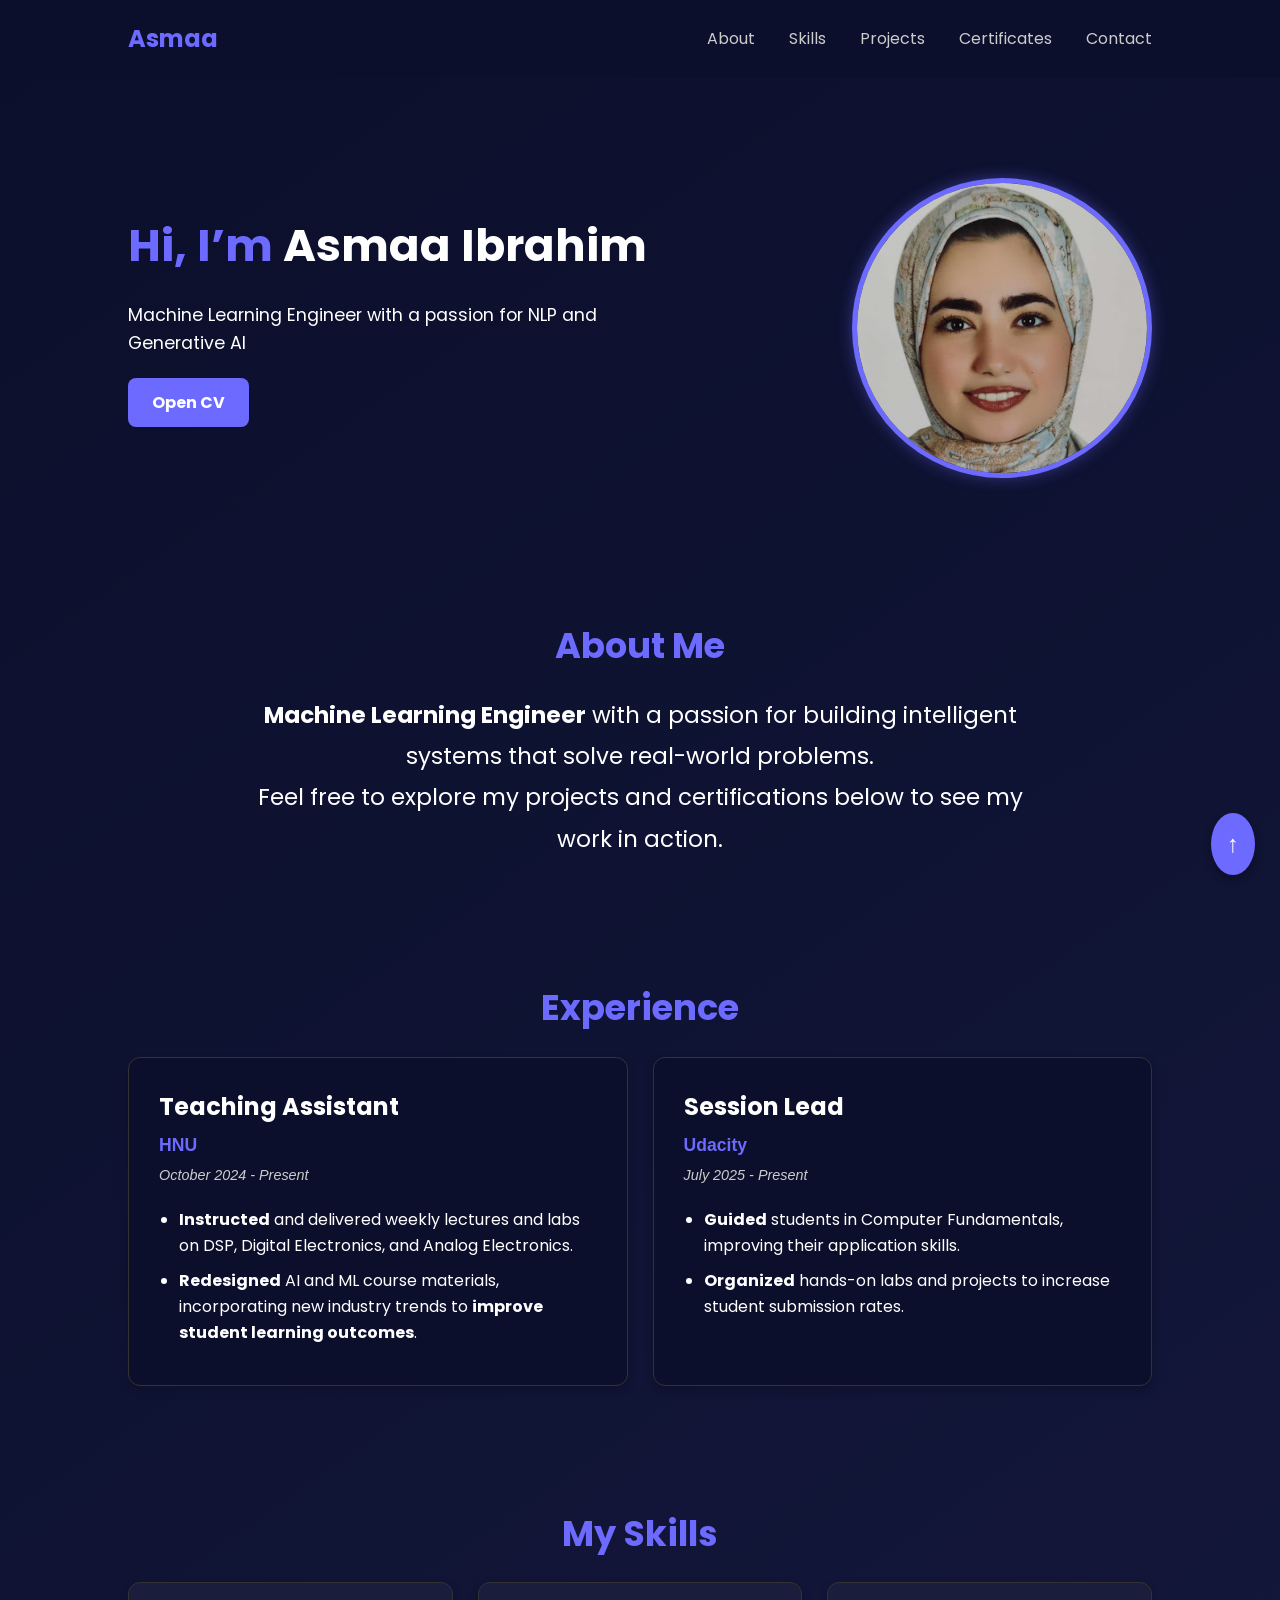
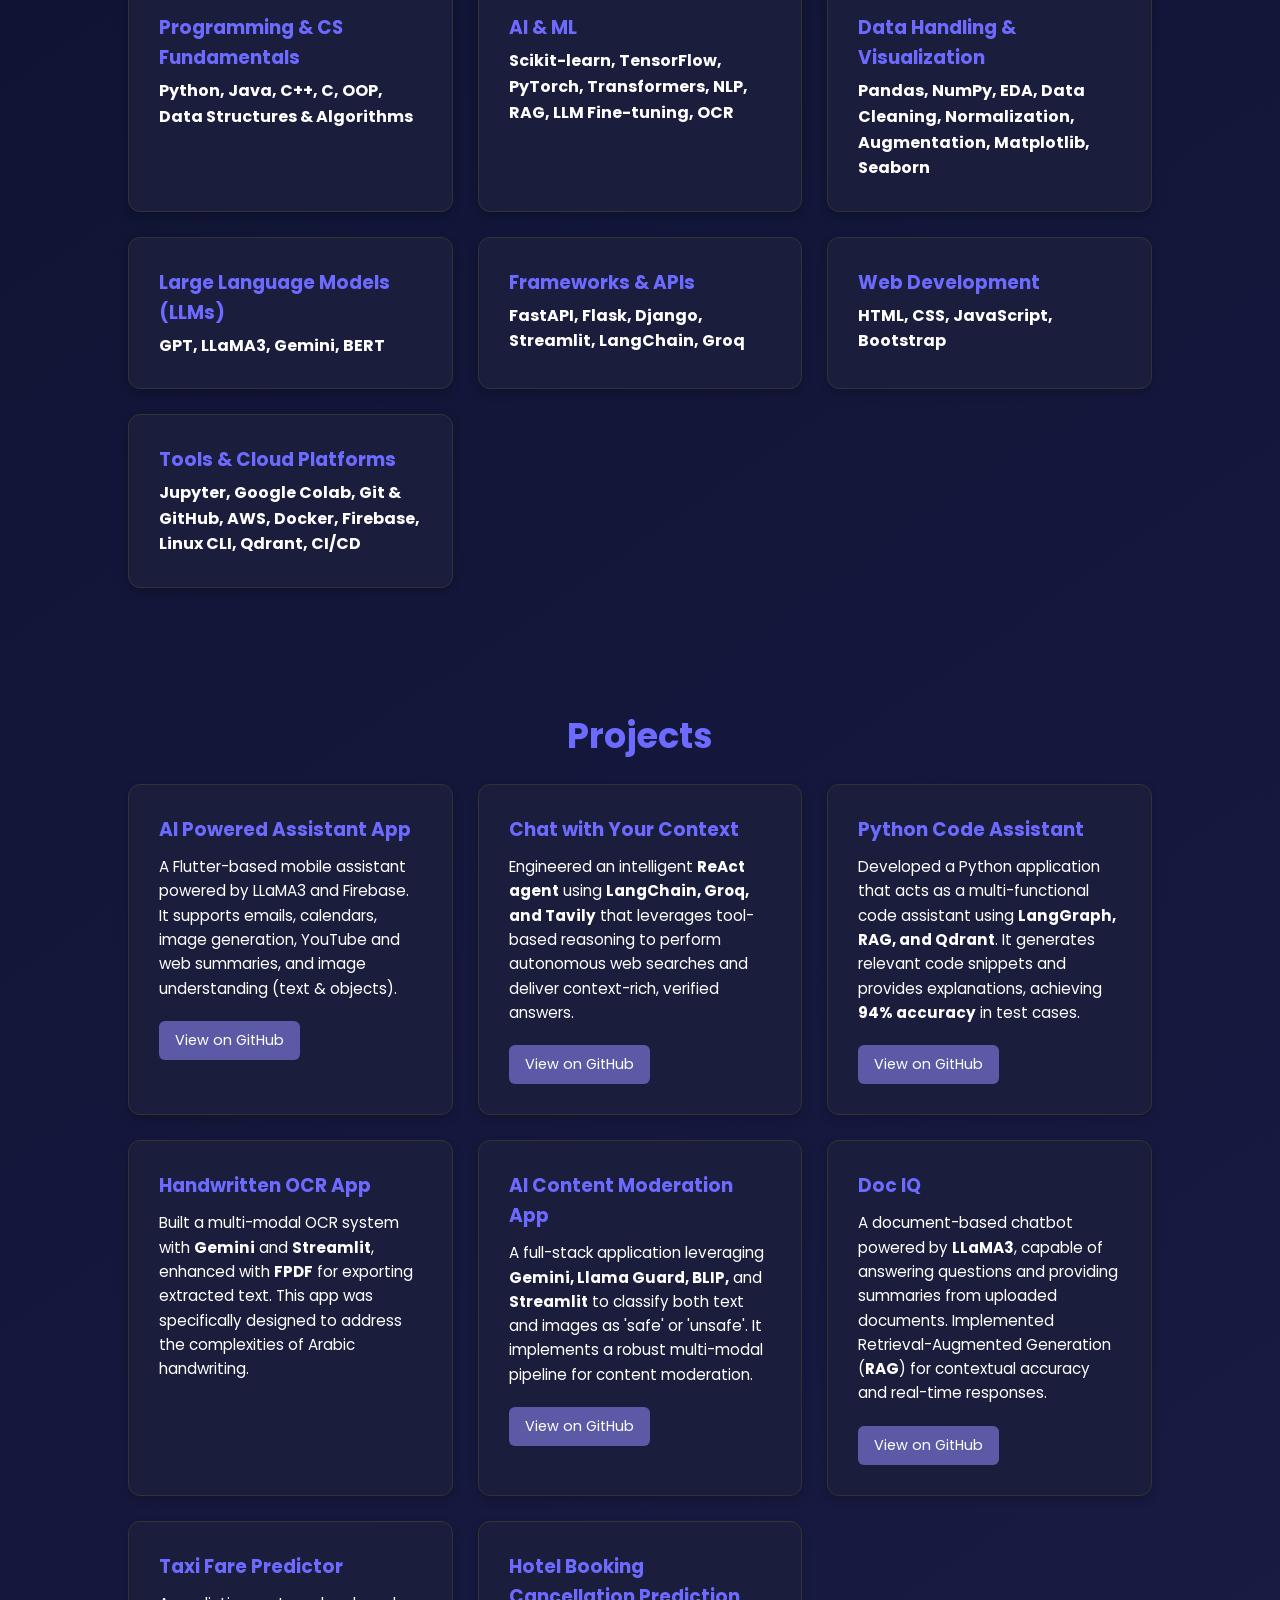
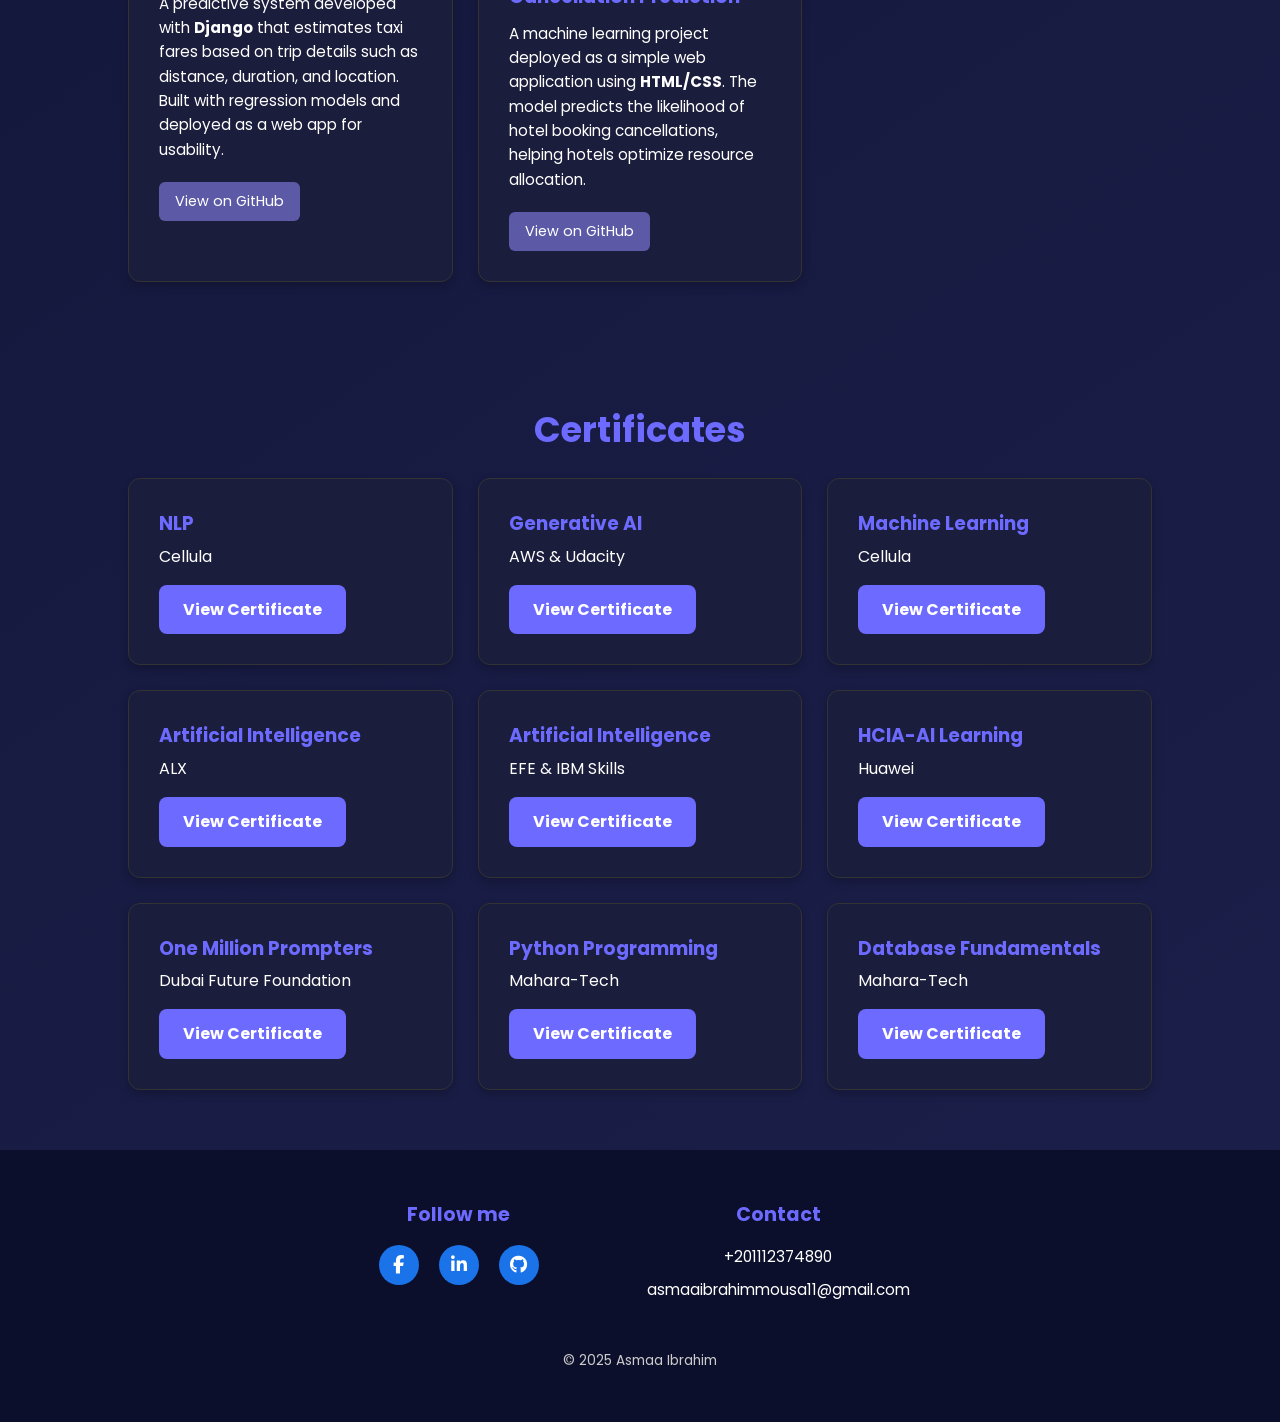
==== commit 1c3c22cf: "Add Experiance" ====
--- a/index.html
+++ b/index.html
@@ -3,7 +3,7 @@
 <head>
     <meta charset="UTF-8" />
     <meta name="viewport" content="width=device-width, initial-scale=1.0" />
-    <title>Asmaa Ibrahim | AI & ML Engineer</title>
+    <title>Asmaa Ibrahim | ML Engineer</title>
     <link rel="preconnect" href="https://fonts.googleapis.com">
     <link rel="preconnect" href="https://fonts.gstatic.com" crossorigin>
     <link href="https://fonts.googleapis.com/css2?family=Poppins:wght@300;400;600&display=swap" rel="stylesheet">
@@ -41,6 +41,31 @@
             Feel free to explore my projects and certifications below to see my work in action.
         </p>
     </section>
+
+    <section id="experience">
+        <h2>Experience</h2>
+        <div class="experience-grid">
+            <div class="job">
+                <h3>Teaching Assistant</h3>
+                <p class="company">HNU</p>
+                <p class="dates">October 2024 - Present</p>
+                <ul>
+                    <li> <strong>Instructed</strong> and delivered weekly lectures and labs on DSP, Digital Electronics, and Analog Electronics.</li>
+                    <li><strong>Redesigned</strong> AI and ML course materials, incorporating new industry trends to <strong>improve student learning outcomes</strong>.</li>
+                </ul>
+            </div>
+            <div class="job">
+                <h3>Session Lead</h3>
+                <p class="company">Udacity</p>
+                <p class="dates">July 2025 - Present</p>
+                <ul>
+                    <li><strong>Guided</strong> students in Computer Fundamentals, improving their application skills.</li>
+                    <li><strong>Organized</strong> hands-on labs and projects to increase student submission rates</strong>.</li>
+                </ul>
+            </div>
+        </div>
+    </section>
+
 
     <section id="skills">
         <h2>My Skills</h2>
--- a/style.css
+++ b/style.css
@@ -117,6 +117,62 @@
     text-align: center;
 }
 
+---
+/* Experience Section Styling */
+#experience {
+    padding: 60px 10%;
+    background-color: #1a1d3b;
+}
+
+.experience-grid {
+    display: grid;
+    grid-template-columns: repeat(auto-fit, minmax(300px, 1fr));
+    gap: 25px;
+}
+
+.job {
+    background: #0b0f2b;
+    padding: 30px;
+    border-radius: 12px;
+    border: 1px solid #333;
+    box-shadow: 0 4px 10px rgba(0, 0, 0, 0.2);
+    transition: transform 0.3s ease, box-shadow 0.3s ease;
+}
+
+.job:hover {
+    transform: translateY(-8px);
+    box-shadow: 0 8px 20px rgba(0, 0, 0, 0.4);
+}
+
+.job h3 {
+    color: #fff;
+    font-size: 1.5rem;
+    margin-bottom: 5px;
+}
+
+.job .company {
+    color: #6d6aff;
+    font-size: 1.1rem;
+    font-weight: 600;
+    margin-bottom: 5px;
+}
+
+.job .dates {
+    color: #ccc;
+    font-style: italic;
+    font-size: 0.9rem;
+    margin-bottom: 20px;
+}
+
+.job ul {
+    list-style-type: disc;
+    padding-left: 20px;
+}
+
+.job li {
+    margin-bottom: 10px;
+}
+
 .skills-grid, .certs-grid, .projects-grid {
     display: grid;
     grid-template-columns: repeat(auto-fit, minmax(280px, 1fr));
